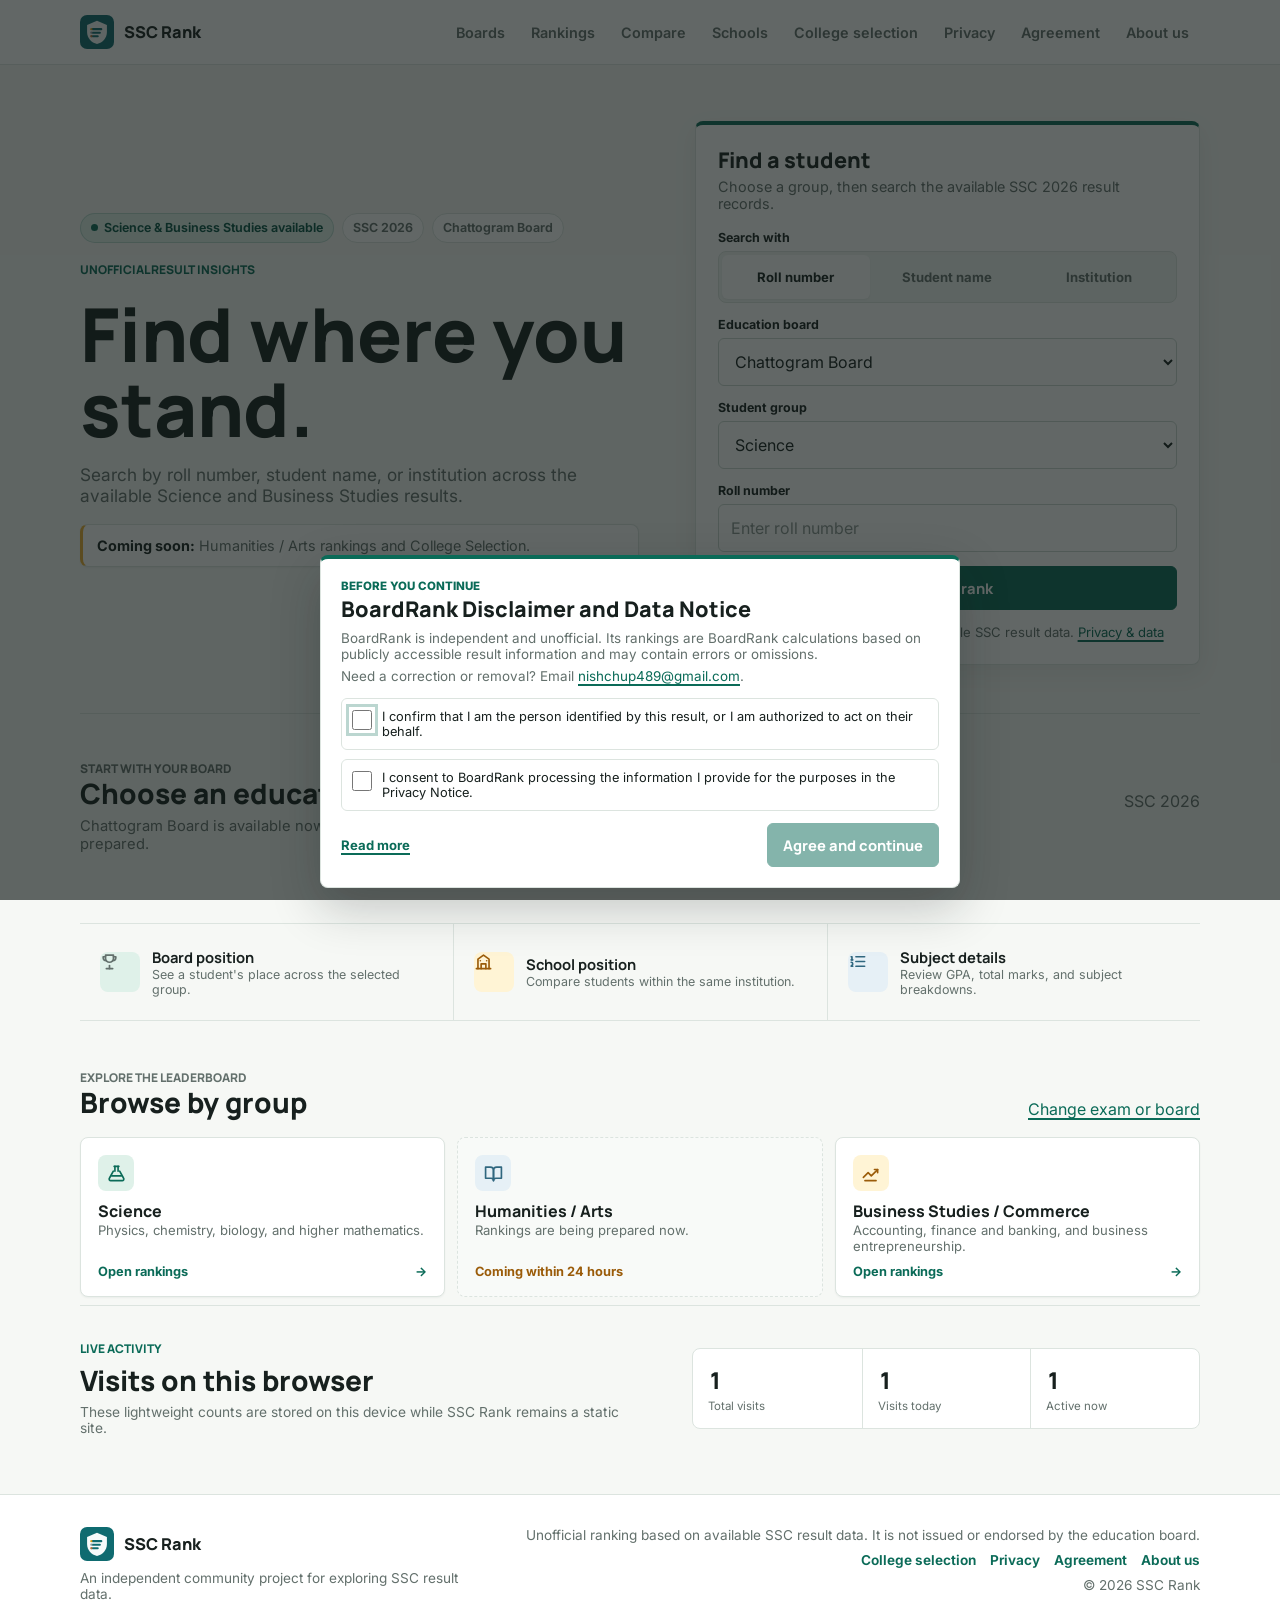
==== index.html @ 0fcd7792 "bug fix" ====
<!doctype html>
<html lang="en">
  <head>
    <meta charset="utf-8">
    <meta name="viewport" content="width=device-width, initial-scale=1">
    <meta name="description" content="Find unofficial SSC 2026 board and school rankings for Chattogram Board.">
    <title>Find Your SSC Rank</title>
    <link rel="icon" href="/assets/logo.svg" type="image/svg+xml">
    <link rel="stylesheet" href="/css/global.css?v=5">
    <link rel="stylesheet" href="/css/home.css?v=6">
    <script type="module" src="/js/app.js?v=13"></script>
    <script type="module" src="/js/home.js?v=3"></script>

    <script async src="https://pagead2.googlesyndication.com/pagead/js/adsbygoogle.js?client=ca-pub-3290118997384281"
     crossorigin="anonymous"></script>
  </head>
  <body data-page="home">
    <header class="site-header">
      <div class="header-inner">
        <a class="brand" href="/">
          <img src="/assets/logo.svg" alt="" width="34" height="34">
          <span>SSC Rank</span>
        </a>
        <nav class="site-nav" aria-label="Primary navigation">
          <a href="#boards">Boards</a>
          <a data-nav="rankings" href="/rankings/?exam=ssc&amp;year=2026&amp;board=chattogram&amp;group=science">Rankings</a>
          <a data-nav="schools" href="/school/?exam=ssc&amp;year=2026&amp;board=chattogram&amp;group=science&amp;id=1">Schools</a>
          <a data-nav="college" href="/college/">College selection</a>
          <a data-nav="privacy" href="/privacy/">Privacy</a>
        </nav>
      </div>
    </header>

    <main class="page-shell home-page">
      <section class="home-hero" aria-labelledby="home-title">
        <div class="home-copy">
          <div class="context-chips" aria-label="Available ranking context">
            <span class="context-chip is-live">Science &amp; Business Studies available</span>
            <span class="context-chip">SSC 2026</span>
            <span class="context-chip">Chattogram Board</span>
          </div>
          <p class="eyebrow">Unofficial result insights</p>
          <h1 id="home-title">Find where you stand.</h1>
          <p class="lead">Search by roll number, student name, or institution across the available Science and Business Studies results.</p>
          <p class="notice warning release-notice">
            <strong>Coming soon:</strong> Humanities / Arts rankings and College Selection.
          </p>
        </div>

        <section class="home-finder" aria-labelledby="finder-title">
          <h2 id="finder-title">Find a student</h2>
          <p>Choose a group, then search the available SSC 2026 result records.</p>
          <form class="finder-form" data-home-search>
            <div>
              <span class="form-label">Search with</span>
              <div class="segmented-control home-search-modes" aria-label="Search method">
                <button class="is-active" type="button" data-home-mode="roll" aria-pressed="true">Roll number</button>
                <button type="button" data-home-mode="name" aria-pressed="false">Student name</button>
                <button type="button" data-home-mode="institution" aria-pressed="false">Institution</button>
              </div>
            </div>

            <div>
              <label class="form-label" for="home-board">Education board</label>
              <select id="home-board" data-home-board>
                <option value="chattogram" selected>Chattogram Board</option>
                <option value="dhaka" disabled>Dhaka Board - Coming soon</option>
                <option value="cumilla" disabled>Cumilla Board - Coming soon</option>
                <option value="rajshahi" disabled>Rajshahi Board - Coming soon</option>
                <option value="jessore" disabled>Jessore Board - Coming soon</option>
                <option value="barishal" disabled>Barishal Board - Coming soon</option>
                <option value="sylhet" disabled>Sylhet Board - Coming soon</option>
                <option value="dinajpur" disabled>Dinajpur Board - Coming soon</option>
                <option value="mymensingh" disabled>Mymensingh Board - Coming soon</option>
              </select>
            </div>

            <div>
              <label class="form-label" for="home-group">Student group</label>
              <select id="home-group" data-home-group>
                <option value="science">Science</option>
                <option value="humanities" disabled>Humanities / Arts - Within 24 hours</option>
                <option value="commerce">Business Studies / Commerce</option>
              </select>
            </div>

            <div>
              <label class="form-label" data-home-query-label for="home-query">Roll number</label>
              <input id="home-query" data-home-query type="search" inputmode="numeric" autocomplete="off" placeholder="Enter roll number" required>
              <datalist id="home-institution-options" data-home-institution-options></datalist>
            </div>

            <button class="button finder-submit" type="submit">
              <i data-lucide="search" aria-hidden="true"></i>
              <span>Find rank</span>
            </button>
            <p class="finder-error" data-home-error role="alert" hidden></p>
          </form>

          <p class="notice compact">
            <i data-lucide="shield-check" aria-hidden="true"></i>
            <span>Unofficial ranking based on available SSC result data. <a href="/privacy/">Privacy &amp; data</a></span>
          </p>
        </section>
      </section>

      <section class="board-section" id="boards" aria-labelledby="boards-title">
        <div class="browse-heading">
          <div>
            <p class="eyebrow">Start with your board</p>
            <h2 id="boards-title">Choose an education board</h2>
          </div>
          <p>SSC 2026</p>
        </div>
        <p class="section-lead">Chattogram Board is available now. Support for the remaining education boards is being prepared.</p>
        <div class="status-box" data-page-status hidden></div>
        <div class="selection-grid home-board-grid" data-board-grid></div>
      </section>

      <section class="home-trust" aria-label="Ranking features">
        <div class="trust-item">
          <span class="trust-icon"><i data-lucide="trophy" aria-hidden="true"></i></span>
          <div><strong>Board position</strong><span>See a student&apos;s place across the selected group.</span></div>
        </div>
        <div class="trust-item">
          <span class="trust-icon is-gold"><i data-lucide="school" aria-hidden="true"></i></span>
          <div><strong>School position</strong><span>Compare students within the same institution.</span></div>
        </div>
        <div class="trust-item">
          <span class="trust-icon is-sky"><i data-lucide="list-ordered" aria-hidden="true"></i></span>
          <div><strong>Subject details</strong><span>Review GPA, total marks, and subject breakdowns.</span></div>
        </div>
      </section>

      <section class="browse-section" aria-labelledby="browse-title">
        <div class="browse-heading">
          <div>
            <p class="eyebrow">Explore the leaderboard</p>
            <h2 id="browse-title">Browse by group</h2>
          </div>
          <p><a href="/exam/">Change exam or board</a></p>
        </div>

        <div class="quick-group-grid">
          <a class="quick-group-card" href="/rankings/?exam=ssc&amp;year=2026&amp;board=chattogram&amp;group=science">
            <span class="group-icon"><i data-lucide="flask-conical" aria-hidden="true"></i></span>
            <div><h3>Science</h3><p>Physics, chemistry, biology, and higher mathematics.</p></div>
            <span class="card-link-label">Open rankings <span aria-hidden="true">-&gt;</span></span>
          </a>
          <article class="quick-group-card is-coming-soon" aria-disabled="true">
            <span class="group-icon"><i data-lucide="book-open" aria-hidden="true"></i></span>
            <div><h3>Humanities / Arts</h3><p>Rankings are being prepared now.</p></div>
            <span class="card-link-label">Coming within 24 hours</span>
          </article>
          <a class="quick-group-card" href="/rankings/?exam=ssc&amp;year=2026&amp;board=chattogram&amp;group=commerce">
            <span class="group-icon"><i data-lucide="chart-no-axes-combined" aria-hidden="true"></i></span>
            <div><h3>Business Studies / Commerce</h3><p>Accounting, finance and banking, and business entrepreneurship.</p></div>
            <span class="card-link-label">Open rankings <span aria-hidden="true">-&gt;</span></span>
          </a>
        </div>
      </section>

      <section class="visit-section" aria-labelledby="visits-title">
        <div class="visit-copy">
          <p class="eyebrow">Live activity</p>
          <h2 id="visits-title">Visits on this browser</h2>
          <p>These lightweight counts are stored on this device while SSC Rank remains a static site.</p>
        </div>
        <dl class="visit-stats">
          <div><dt data-total-visits>1</dt><dd>Total visits</dd></div>
          <div><dt data-daily-visits>1</dt><dd>Visits today</dd></div>
          <div><dt data-online-visits>1</dt><dd>Active now</dd></div>
        </dl>
      </section>
    </main>

    <footer class="site-footer home-footer" id="credits">
      <div class="footer-inner home-footer-inner">
        <div class="footer-brand-block">
          <a class="brand" href="/">
            <img src="/assets/logo.svg" alt="" width="34" height="34">
            <span>SSC Rank</span>
          </a>
          <p>An independent community project for exploring SSC result data.</p>
        </div>
        <div class="footer-credit-block">
          <p data-disclaimer></p>
          <div class="footer-links">
            <a href="/college/">College selection</a>
            <a href="/privacy/">Privacy</a>
            <a href="/agreement/">Agreement</a>
            <a href="/about/">About us</a>
          </div>
          <p>&copy; 2026 SSC Rank</p>
        </div>
      </div>
    </footer>
  </body>
</html>
---- css/global.css ----
@import url("https://fonts.googleapis.com/css2?family=Inter:wght@400;500;600;700&family=Manrope:wght@600;700;800&family=Noto+Sans+Bengali:wght@400;500;600;700&display=swap");

:root {
  color-scheme: light;
  --bg: #f6f8f5;
  --surface: #ffffff;
  --surface-soft: #f0f5f2;
  --text: #17201e;
  --muted: #63706c;
  --line: #dce4df;
  --line-strong: #c9d5cf;
  --primary: #0b6b58;
  --primary-strong: #075344;
  --primary-soft: #dff1e9;
  --accent: #e9ae32;
  --accent-soft: #fff4d5;
  --coral: #d9654f;
  --sky-soft: #e6f0f6;
  --success: #167052;
  --warning: #9b5c0a;
  --danger: #b42318;
  --gold: #e9ae32;
  --silver: #aeb9c0;
  --bronze: #b76c3d;
  --shadow-sm: 0 1px 2px rgba(23, 32, 30, 0.05);
  --shadow: 0 8px 24px rgba(23, 32, 30, 0.07);
  --radius: 8px;
  --radius-sm: 6px;
  --page: min(1120px, calc(100vw - 40px));
  --font-body: "Inter", "Noto Sans Bengali", system-ui, sans-serif;
  --font-display: "Manrope", "Noto Sans Bengali", system-ui, sans-serif;
  font-family: var(--font-body);
}

* {
  box-sizing: border-box;
}

html {
  min-height: 100%;
  background: var(--bg);
  scroll-behavior: smooth;
}

body {
  min-height: 100%;
  margin: 0;
  background: var(--bg);
  color: var(--text);
  font-family: var(--font-body);
  font-size: 16px;
  line-height: 1.55;
}

body,
button,
input,
select,
textarea {
  font: inherit;
}

button,
input,
select,
textarea {
  letter-spacing: 0;
}

button,
a {
  -webkit-tap-highlight-color: transparent;
}

a {
  color: var(--primary);
  text-decoration-thickness: 1.5px;
  text-underline-offset: 3px;
}

a:hover {
  color: var(--primary-strong);
}

img,
svg {
  display: block;
  max-width: 100%;
}

.lucide {
  width: 19px;
  height: 19px;
  flex: 0 0 auto;
  stroke-width: 2.1;
}

i[data-lucide] {
  width: 19px;
  height: 19px;
  display: inline-block;
  flex: 0 0 auto;
}

:focus-visible {
  outline: 3px solid rgba(11, 107, 88, 0.28);
  outline-offset: 3px;
}

.site-header {
  position: sticky;
  top: 0;
  z-index: 30;
  border-bottom: 1px solid rgba(220, 228, 223, 0.9);
  background: rgba(255, 255, 255, 0.96);
  backdrop-filter: blur(14px);
}

.header-inner {
  width: var(--page);
  min-height: 64px;
  margin: 0 auto;
  display: flex;
  align-items: center;
  justify-content: space-between;
  gap: 20px;
}

.brand {
  display: inline-flex;
  align-items: center;
  gap: 10px;
  color: var(--text);
  font-family: var(--font-display);
  font-size: 1.02rem;
  font-weight: 800;
  text-decoration: none;
  white-space: nowrap;
}

.brand img {
  width: 34px;
  height: 34px;
}

.site-nav {
  display: flex;
  align-items: center;
  justify-content: flex-end;
  gap: 4px;
}

.site-nav a {
  min-height: 38px;
  display: inline-flex;
  align-items: center;
  border-radius: var(--radius-sm);
  padding: 8px 11px;
  color: var(--muted);
  font-size: 0.9rem;
  font-weight: 600;
  text-decoration: none;
}

.site-nav a:hover,
.site-nav a.is-active {
  background: var(--primary-soft);
  color: var(--primary-strong);
}

.mobile-header-context {
  display: none;
}

.page-shell {
  width: var(--page);
  margin: 0 auto;
  padding: 28px 0 56px;
}

.intro-block {
  display: grid;
  gap: 10px;
  max-width: 720px;
  margin: 0 0 22px;
}

.eyebrow {
  margin: 0;
  color: var(--primary);
  font-family: var(--font-display);
  font-size: 0.75rem;
  font-weight: 800;
  letter-spacing: 0;
  text-transform: uppercase;
}

h1,
h2,
h3,
p {
  margin-top: 0;
}

h1,
h2,
h3 {
  font-family: var(--font-display);
  letter-spacing: 0;
}

h1 {
  margin-bottom: 0;
  font-size: clamp(2rem, 5vw, 3rem);
  line-height: 1.08;
  font-weight: 800;
}

h2 {
  font-size: clamp(1.3rem, 3vw, 1.75rem);
  line-height: 1.2;
  font-weight: 800;
}

h3 {
  font-size: 1rem;
  line-height: 1.3;
  font-weight: 750;
}

.lead {
  max-width: 640px;
  margin: 0;
  color: var(--muted);
  font-size: 1.02rem;
}

.notice {
  border: 1px solid var(--line);
  border-left: 3px solid var(--primary);
  border-radius: var(--radius);
  background: var(--surface);
  box-shadow: var(--shadow-sm);
  padding: 12px 14px;
  color: var(--muted);
  font-size: 0.9rem;
}

.notice strong {
  color: var(--text);
}

.notice.warning {
  border-left-color: var(--accent);
}

.notice.compact {
  display: flex;
  align-items: flex-start;
  gap: 9px;
  margin: 14px 0 0;
  border: 0;
  border-radius: 0;
  background: transparent;
  box-shadow: none;
  padding: 0;
  font-size: 0.82rem;
}

.notice.compact .lucide {
  width: 17px;
  height: 17px;
  margin-top: 1px;
  color: var(--primary);
}

.breadcrumb {
  display: flex;
  align-items: center;
  gap: 7px;
  margin: 0 0 18px;
  overflow-x: auto;
  color: var(--muted);
  font-size: 0.8rem;
  scrollbar-width: none;
  white-space: nowrap;
}

.breadcrumb::-webkit-scrollbar {
  display: none;
}

.breadcrumb a {
  color: var(--primary);
  font-weight: 650;
  text-decoration: none;
}

.breadcrumb [aria-current="page"] {
  color: var(--text);
  font-weight: 700;
}

.section {
  margin-top: 30px;
}

.card {
  border: 1px solid var(--line);
  border-radius: var(--radius);
  background: var(--surface);
  box-shadow: var(--shadow-sm);
}

.segmented-control {
  display: grid;
  grid-template-columns: repeat(2, minmax(0, 1fr));
  gap: 3px;
  border: 1px solid var(--line);
  border-radius: var(--radius);
  background: var(--surface-soft);
  padding: 3px;
}

.segmented-control button,
.segmented-control a {
  min-height: 38px;
  display: inline-flex;
  align-items: center;
  justify-content: center;
  border: 0;
  border-radius: var(--radius-sm);
  background: transparent;
  color: var(--muted);
  padding: 7px 10px;
  font-size: 0.82rem;
  font-weight: 700;
  text-decoration: none;
  cursor: pointer;
}

.segmented-control button.is-active,
.segmented-control button[aria-pressed="true"],
.segmented-control a.is-active {
  background: var(--surface);
  box-shadow: var(--shadow-sm);
  color: var(--text);
}

.button,
button.button {
  min-height: 44px;
  display: inline-flex;
  align-items: center;
  justify-content: center;
  gap: 8px;
  border: 1px solid var(--primary);
  border-radius: var(--radius-sm);
  background: var(--primary);
  color: #fff;
  padding: 9px 15px;
  font-family: var(--font-display);
  font-size: 0.92rem;
  font-weight: 750;
  text-decoration: none;
  cursor: pointer;
}

.button:hover,
button.button:hover {
  background: var(--primary-strong);
  color: #fff;
}

.button.secondary,
button.button.secondary {
  border-color: var(--line-strong);
  background: var(--surface);
  color: var(--text);
}

.button.secondary:hover,
button.button.secondary:hover {
  border-color: var(--primary);
  background: var(--primary-soft);
  color: var(--primary-strong);
}

.button.ghost,
button.button.ghost {
  border-color: transparent;
  background: transparent;
  color: var(--primary);
}

.button.small,
button.button.small {
  min-height: 38px;
  padding: 7px 11px;
  font-size: 0.84rem;
}

.button.icon-only,
button.button.icon-only {
  width: 44px;
  padding: 0;
}

.button:disabled,
button:disabled {
  opacity: 0.5;
  cursor: not-allowed;
}

.badge {
  min-height: 24px;
  display: inline-flex;
  align-items: center;
  width: max-content;
  border-radius: 999px;
  background: var(--primary-soft);
  color: var(--primary-strong);
  padding: 3px 9px;
  font-size: 0.72rem;
  font-weight: 750;
}

.badge.gold {
  background: var(--accent-soft);
  color: #745200;
}

.badge.silver {
  background: #edf0f2;
  color: #536068;
}

.badge.bronze {
  background: #f5e5da;
  color: #734221;
}

.status-box {
  display: grid;
  gap: 10px;
  border: 1px dashed var(--line-strong);
  border-radius: var(--radius);
  background: rgba(255, 255, 255, 0.8);
  padding: 20px;
  color: var(--muted);
}

.status-box.error {
  border-color: rgba(180, 35, 24, 0.3);
  background: #fff8f7;
  color: #7a271a;
}

.site-footer {
  border-top: 1px solid var(--line);
  background: var(--surface);
}

.footer-inner {
  width: var(--page);
  margin: 0 auto;
  padding: 24px 0;
  display: grid;
  gap: 12px;
  color: var(--muted);
  font-size: 0.85rem;
}

.footer-inner p {
  margin-bottom: 0;
}

.footer-links {
  display: flex;
  flex-wrap: wrap;
  gap: 14px;
}

.footer-links a {
  font-weight: 650;
  text-decoration: none;
}

.mobile-nav {
  display: none;
}

body.has-consent-gate {
  overflow: hidden;
}

.consent-gate {
  position: fixed;
  inset: 0;
  z-index: 200;
  display: grid;
  align-items: end;
  background: rgba(17, 25, 23, 0.66);
  padding: 12px;
}

.consent-dialog {
  width: min(640px, 100%);
  max-height: calc(100dvh - 24px);
  overflow: auto;
  margin: 0 auto;
  border: 1px solid var(--line);
  border-top: 4px solid var(--primary);
  border-radius: var(--radius);
  background: var(--surface);
  box-shadow: 0 18px 50px rgba(17, 25, 23, 0.24);
  padding: 20px;
}

.consent-dialog h2,
.consent-dialog p {
  margin: 0;
}

.consent-dialog h2 {
  margin-top: 3px;
  font-size: 1.35rem;
}

.consent-kicker {
  color: var(--primary);
  font-size: 0.72rem;
  font-weight: 800;
  text-transform: uppercase;
}

.consent-summary,
.consent-contact {
  color: var(--muted);
  font-size: 0.84rem;
}

.consent-summary {
  margin-top: 8px !important;
}

.consent-contact {
  margin-top: 6px !important;
}

.consent-form {
  display: grid;
  gap: 9px;
  margin-top: 14px;
}

.consent-choice {
  min-height: 48px;
  display: grid;
  grid-template-columns: 20px minmax(0, 1fr);
  gap: 10px;
  align-items: start;
  border: 1px solid var(--line);
  border-radius: var(--radius-sm);
  padding: 10px;
  color: var(--text);
  font-size: 0.8rem;
  cursor: pointer;
}

.consent-choice input {
  width: 20px;
  height: 20px;
  margin: 1px 0 0;
  accent-color: var(--primary);
}

.consent-actions {
  display: flex;
  align-items: center;
  justify-content: space-between;
  gap: 14px;
  margin-top: 3px;
}

.consent-actions a {
  min-height: 44px;
  display: inline-flex;
  align-items: center;
  font-size: 0.82rem;
  font-weight: 700;
}

.sr-only {
  position: absolute;
  width: 1px;
  height: 1px;
  padding: 0;
  margin: -1px;
  overflow: hidden;
  clip: rect(0, 0, 0, 0);
  white-space: nowrap;
  border: 0;
}

[hidden] {
  display: none !important;
}

@media (min-width: 761px) and (max-width: 900px) {
  .site-nav a[href="#boards"] {
    display: none;
  }

  .site-nav a {
    padding-right: 9px;
    padding-left: 9px;
    font-size: 0.84rem;
  }
}

@media (max-width: 760px) {
  :root {
    --page: calc(100vw - 24px);
  }

  body {
    padding-bottom: calc(68px + env(safe-area-inset-bottom));
    font-size: 15px;
  }

  .header-inner {
    min-height: 58px;
  }

  .brand {
    gap: 8px;
    font-size: 0.96rem;
  }

  .brand img {
    width: 32px;
    height: 32px;
  }

  .site-nav {
    display: none;
  }

  .mobile-header-context {
    min-height: 30px;
    display: inline-flex;
    align-items: center;
    border: 1px solid var(--line);
    border-radius: 999px;
    background: var(--surface-soft);
    padding: 4px 9px;
    color: var(--primary-strong);
    font-size: 0.72rem;
    font-weight: 700;
  }

  .page-shell {
    padding: 18px 0 36px;
  }

  .breadcrumb {
    margin-bottom: 13px;
    font-size: 0.75rem;
  }

  h1 {
    font-size: 1.9rem;
  }

  h2 {
    font-size: 1.3rem;
  }

  .lead {
    font-size: 0.94rem;
  }

  .site-footer {
    display: none;
  }

  .consent-gate {
    padding: 8px 8px calc(8px + env(safe-area-inset-bottom));
  }

  .consent-dialog {
    max-height: calc(100dvh - 16px - env(safe-area-inset-bottom));
    padding: 16px;
  }

  .consent-dialog h2 {
    font-size: 1.18rem;
  }

  .consent-actions {
    align-items: stretch;
    flex-direction: column-reverse;
    gap: 4px;
  }

  .consent-actions .button,
  .consent-actions a {
    width: 100%;
    justify-content: center;
  }

  .mobile-nav {
    position: fixed;
    right: 0;
    bottom: 0;
    left: 0;
    z-index: 40;
    min-height: calc(64px + env(safe-area-inset-bottom));
    display: grid;
    grid-template-columns: repeat(5, minmax(0, 1fr));
    border-top: 1px solid var(--line);
    background: rgba(255, 255, 255, 0.98);
    padding: 5px 8px env(safe-area-inset-bottom);
    box-shadow: 0 -8px 24px rgba(23, 32, 30, 0.08);
    backdrop-filter: blur(14px);
  }

  .mobile-nav > a,
  .mobile-nav summary {
    min-width: 0;
    min-height: 54px;
    display: flex;
    flex-direction: column;
    align-items: center;
    justify-content: center;
    gap: 2px;
    border-radius: var(--radius-sm);
    color: var(--muted);
    font-size: 0.68rem;
    font-weight: 650;
    text-decoration: none;
    cursor: pointer;
    list-style: none;
  }

  .mobile-nav summary::-webkit-details-marker {
    display: none;
  }

  .mobile-nav > a.is-active,
  .mobile-more.is-active summary {
    background: var(--primary-soft);
    color: var(--primary-strong);
  }

  .mobile-nav .lucide {
    width: 21px;
    height: 21px;
  }

  .mobile-more {
    position: relative;
  }

  .mobile-more-menu {
    position: fixed;
    right: 12px;
    bottom: calc(72px + env(safe-area-inset-bottom));
    width: min(240px, calc(100vw - 24px));
    display: grid;
    gap: 4px;
    border: 1px solid var(--line);
    border-radius: var(--radius);
    background: var(--surface);
    box-shadow: var(--shadow);
    padding: 8px;
  }

  .mobile-more-menu a {
    min-height: 44px;
    display: flex;
    align-items: center;
    gap: 10px;
    border-radius: var(--radius-sm);
    padding: 8px 10px;
    color: var(--text);
    font-weight: 650;
    text-decoration: none;
  }
}

@media (prefers-reduced-motion: reduce) {
  html {
    scroll-behavior: auto;
  }

  *,
  *::before,
  *::after {
    scroll-behavior: auto !important;
    transition-duration: 0.01ms !important;
  }
}
---- css/home.css ----
.home-page {
  padding-top: 0;
}

.home-hero {
  display: grid;
  grid-template-columns: minmax(0, 1.05fr) minmax(340px, 0.95fr);
  gap: 56px;
  align-items: center;
  min-height: 560px;
  padding: 56px 0 48px;
}

.home-copy {
  display: grid;
  gap: 18px;
  max-width: 620px;
}

.home-copy h1 {
  max-width: 600px;
  font-size: clamp(2.5rem, 6vw, 4.65rem);
  line-height: 1.01;
}

.home-copy .lead {
  max-width: 560px;
  font-size: 1.08rem;
}

.context-chips {
  display: flex;
  flex-wrap: wrap;
  gap: 8px;
}

.context-chip {
  min-height: 30px;
  display: inline-flex;
  align-items: center;
  gap: 6px;
  border: 1px solid var(--line);
  border-radius: 999px;
  background: var(--surface);
  padding: 5px 10px;
  color: var(--muted);
  font-size: 0.78rem;
  font-weight: 650;
}

.context-chip.is-live {
  border-color: rgba(11, 107, 88, 0.2);
  background: var(--primary-soft);
  color: var(--primary-strong);
}

.context-chip.is-live::before {
  width: 7px;
  height: 7px;
  border-radius: 50%;
  background: var(--primary);
  content: "";
}

.home-finder {
  border: 1px solid var(--line);
  border-top: 4px solid var(--primary);
  border-radius: var(--radius);
  background: var(--surface);
  box-shadow: var(--shadow);
  padding: 22px;
}

.home-finder h2 {
  margin: 0 0 5px;
  font-size: 1.35rem;
}

.home-finder > p {
  margin: 0 0 18px;
  color: var(--muted);
  font-size: 0.9rem;
}

.finder-form {
  display: grid;
  gap: 14px;
}

.home-search-modes {
  grid-template-columns: repeat(3, minmax(0, 1fr));
}

.home-search-modes button {
  min-height: 44px;
  padding-right: 6px;
  padding-left: 6px;
}

.form-label {
  display: block;
  margin-bottom: 6px;
  color: var(--text);
  font-size: 0.78rem;
  font-weight: 700;
}

.finder-form select,
.finder-form input {
  width: 100%;
  min-height: 48px;
  border: 1px solid var(--line-strong);
  border-radius: var(--radius-sm);
  background: var(--surface);
  color: var(--text);
  padding: 11px 12px;
}

.finder-form input::placeholder {
  color: #8b9692;
}

.finder-submit {
  width: 100%;
}

.finder-error {
  margin: -4px 0 0;
  color: var(--danger);
  font-size: 0.8rem;
  font-weight: 600;
}

.home-trust {
  display: grid;
  grid-template-columns: repeat(3, minmax(0, 1fr));
  border-top: 1px solid var(--line);
  border-bottom: 1px solid var(--line);
}

.trust-item {
  min-height: 96px;
  display: grid;
  grid-template-columns: auto 1fr;
  gap: 12px;
  align-items: center;
  padding: 20px;
}

.trust-item + .trust-item {
  border-left: 1px solid var(--line);
}

.trust-icon {
  width: 40px;
  height: 40px;
  display: grid;
  place-items: center;
  border-radius: var(--radius);
  background: var(--primary-soft);
  color: var(--primary);
}

.trust-icon.is-gold {
  background: var(--accent-soft);
  color: var(--warning);
}

.trust-icon.is-sky {
  background: var(--sky-soft);
  color: #30677f;
}

.trust-item strong,
.trust-item span {
  display: block;
}

.trust-item strong {
  font-family: var(--font-display);
  font-size: 0.92rem;
}

.trust-item span {
  color: var(--muted);
  font-size: 0.78rem;
}

.browse-section {
  padding: 48px 0 8px;
}

.browse-heading {
  display: flex;
  align-items: flex-end;
  justify-content: space-between;
  gap: 20px;
  margin-bottom: 18px;
}

.browse-heading h2,
.browse-heading p {
  margin-bottom: 0;
}

.browse-heading p {
  color: var(--muted);
}

.quick-group-grid {
  display: grid;
  grid-template-columns: repeat(3, 1fr);
  gap: 12px;
}

.quick-group-card {
  min-height: 142px;
  display: grid;
  grid-template-rows: auto 1fr auto;
  gap: 10px;
  border: 1px solid var(--line);
  border-radius: var(--radius);
  background: var(--surface);
  box-shadow: var(--shadow-sm);
  padding: 17px;
  color: var(--text);
  text-decoration: none;
}

.quick-group-card:hover {
  border-color: rgba(11, 107, 88, 0.35);
  color: var(--text);
  box-shadow: var(--shadow);
}

.quick-group-card.is-coming-soon {
  border-style: dashed;
  background: #f8faf8;
  box-shadow: none;
  cursor: not-allowed;
}

.quick-group-card.is-coming-soon:hover {
  border-color: var(--line-strong);
  box-shadow: none;
}

.quick-group-card.is-coming-soon .card-link-label {
  color: var(--warning);
}

.release-notice {
  margin: 0 0 6px;
}

.quick-group-card .group-icon {
  width: 36px;
  height: 36px;
  display: grid;
  place-items: center;
  border-radius: var(--radius);
  background: var(--primary-soft);
  color: var(--primary);
}

.quick-group-card:nth-child(2) .group-icon {
  background: var(--sky-soft);
  color: #30677f;
}

.quick-group-card:nth-child(3) .group-icon {
  background: var(--accent-soft);
  color: var(--warning);
}

.quick-group-card h3,
.quick-group-card p {
  margin: 0;
}

.quick-group-card p {
  color: var(--muted);
  font-size: 0.82rem;
}

.card-link-label {
  display: flex;
  align-items: center;
  justify-content: space-between;
  color: var(--primary);
  font-size: 0.8rem;
  font-weight: 700;
}

.selection-page {
  display: grid;
  gap: 22px;
}

.selection-grid {
  display: grid;
  grid-template-columns: repeat(auto-fit, minmax(220px, 1fr));
  gap: 12px;
}

.selection-card {
  min-height: 156px;
  display: flex;
  flex-direction: column;
  justify-content: space-between;
  gap: 16px;
  border: 1px solid var(--line);
  border-radius: var(--radius);
  background: var(--surface);
  box-shadow: var(--shadow-sm);
  padding: 17px;
  color: var(--text);
  text-decoration: none;
}

.selection-card:hover {
  border-color: rgba(11, 107, 88, 0.35);
  color: var(--text);
  box-shadow: var(--shadow);
}

.selection-card.is-active {
  border-top: 3px solid var(--primary);
}

.selection-card.is-disabled {
  background: #f3f5f3;
  color: var(--muted);
  box-shadow: none;
}

.selection-card.is-disabled:hover {
  border-color: var(--line);
}

.selection-card h2,
.selection-card h3 {
  margin: 0 0 6px;
  font-size: 1.18rem;
}

.selection-card p {
  margin: 0;
  color: var(--muted);
  font-size: 0.86rem;
}

.selection-card-footer {
  display: flex;
  align-items: center;
  justify-content: space-between;
  gap: 10px;
  color: var(--primary);
  font-size: 0.82rem;
  font-weight: 700;
}

.selection-meta {
  display: grid;
  gap: 6px;
}

.context-panel {
  display: grid;
  gap: 8px;
  border: 1px solid var(--line);
  border-radius: var(--radius);
  background: var(--surface);
  padding: 16px;
}

.context-panel p {
  margin: 0;
  color: var(--muted);
}

.board-section {
  scroll-margin-top: 82px;
  border-top: 1px solid var(--line);
  padding: 46px 0 50px;
}

.board-section .browse-heading {
  margin-bottom: 6px;
}

.section-lead {
  max-width: 680px;
  margin: 0 0 20px;
  color: var(--muted);
  font-size: 0.92rem;
}

.home-board-grid {
  grid-template-columns: repeat(3, minmax(0, 1fr));
}

.home-board-grid .selection-card {
  min-height: 132px;
}

.home-board-grid .selection-card.is-active {
  grid-column: span 2;
  background: var(--surface);
}

.ssc-overview {
  display: grid;
  grid-template-columns: minmax(0, 0.9fr) minmax(420px, 1.1fr);
  gap: 48px;
  align-items: center;
  border-top: 1px solid var(--line);
  padding: 50px 0 10px;
}

.overview-copy {
  display: grid;
  gap: 9px;
}

.overview-copy h2,
.overview-copy p {
  margin: 0;
}

.overview-copy p:not(.eyebrow) {
  color: var(--muted);
}

.overview-copy a {
  width: max-content;
  margin-top: 4px;
  font-size: 0.88rem;
  font-weight: 700;
}

.overview-stats {
  display: grid;
  grid-template-columns: repeat(4, minmax(0, 1fr));
  margin: 0;
  border-top: 1px solid var(--line);
  border-bottom: 1px solid var(--line);
}

.overview-stats div {
  min-width: 0;
  padding: 18px 14px;
}

.overview-stats div + div {
  border-left: 1px solid var(--line);
}

.overview-stats dt {
  color: var(--text);
  font-family: var(--font-display);
  font-size: 1.65rem;
  font-weight: 800;
  line-height: 1.1;
}

.overview-stats dd {
  margin: 5px 0 0;
  color: var(--muted);
  font-size: 0.76rem;
}

.visit-section {
  display: grid;
  grid-template-columns: minmax(0, 1fr) minmax(420px, 0.9fr);
  gap: 48px;
  align-items: center;
  border-top: 1px solid var(--line);
  padding: 34px 0 2px;
}

.visit-copy {
  display: grid;
  gap: 7px;
}

.visit-copy h2,
.visit-copy p {
  margin: 0;
}

.visit-copy p:not(.eyebrow) {
  color: var(--muted);
  font-size: 0.86rem;
}

.visit-stats {
  display: grid;
  grid-template-columns: repeat(3, minmax(0, 1fr));
  margin: 0;
  border: 1px solid var(--line);
  border-radius: var(--radius);
  background: var(--surface);
}

.visit-stats div {
  min-width: 0;
  padding: 15px;
}

.visit-stats div + div {
  border-left: 1px solid var(--line);
}

.visit-stats dt {
  font-family: var(--font-display);
  font-size: 1.45rem;
  font-weight: 800;
  font-variant-numeric: tabular-nums;
}

.visit-stats dd {
  margin: 3px 0 0;
  color: var(--muted);
  font-size: 0.72rem;
}

.home-footer-inner {
  grid-template-columns: minmax(0, 1fr) auto;
  gap: 40px;
  align-items: start;
  padding: 32px 0;
}

.footer-brand-block,
.footer-credit-block {
  display: grid;
  gap: 9px;
}

.footer-brand-block > p {
  max-width: 420px;
}

.footer-credit-block {
  justify-items: end;
  text-align: right;
}

.footer-credit-block .footer-links {
  justify-content: flex-end;
}

@media (max-width: 820px) {
  .home-hero {
    grid-template-columns: 1fr;
    gap: 32px;
    min-height: 0;
    padding: 42px 0;
  }

  .home-copy {
    max-width: 680px;
  }

  .quick-group-grid {
    grid-template-columns: 1fr;
  }

  .ssc-overview {
    grid-template-columns: 1fr;
    gap: 24px;
  }

  .visit-section {
    grid-template-columns: 1fr;
    gap: 20px;
  }
}

@media (max-width: 760px) {
  .home-hero {
    gap: 18px;
    padding: 20px 0 24px;
  }

  .home-copy .context-chips,
  .home-copy .lead {
    display: none;
  }

  .home-copy {
    gap: 12px;
  }

  .home-copy h1 {
    max-width: 340px;
    font-size: 2.45rem;
    line-height: 1.04;
  }

  .home-finder {
    padding: 17px;
  }

  .home-trust {
    grid-template-columns: 1fr;
  }

  .trust-item {
    min-height: 76px;
    padding: 14px 0;
  }

  .trust-item + .trust-item {
    border-top: 1px solid var(--line);
    border-left: 0;
  }

  .browse-section {
    padding-top: 34px;
  }

  .browse-heading {
    align-items: flex-start;
    flex-direction: column;
    gap: 4px;
  }

  .selection-grid {
    grid-template-columns: 1fr;
  }

  .selection-card {
    min-height: 132px;
  }

  .board-section {
    scroll-margin-top: 66px;
    padding: 34px 0;
  }

  .home-board-grid {
    grid-template-columns: repeat(2, minmax(0, 1fr));
    gap: 9px;
  }

  .home-board-grid .selection-card {
    min-height: 112px;
    gap: 10px;
    padding: 13px;
  }

  .home-board-grid .selection-card.is-active {
    grid-column: span 2;
    min-height: 124px;
  }

  .home-board-grid .selection-card.is-disabled p {
    display: none;
  }

  .home-board-grid .selection-card.is-disabled .selection-card-footer > :last-child {
    display: none;
  }

  .home-board-grid .selection-card h2 {
    font-size: 1rem;
  }

  .home-board-grid .selection-card-footer {
    align-items: flex-end;
    font-size: 0.72rem;
  }

  .ssc-overview {
    gap: 20px;
    padding: 36px 0 4px;
  }

  .visit-section {
    gap: 16px;
    padding-top: 30px;
  }

  .visit-stats div {
    padding: 12px 9px;
  }

  .visit-stats dt {
    font-size: 1.25rem;
  }

  .overview-stats {
    grid-template-columns: repeat(2, minmax(0, 1fr));
  }

  .overview-stats div:nth-child(3) {
    border-left: 0;
  }

  .overview-stats div:nth-child(n + 3) {
    border-top: 1px solid var(--line);
  }

  .home-footer {
    display: block;
  }

  .home-footer-inner {
    grid-template-columns: 1fr;
    gap: 24px;
    padding: 28px 0 30px;
  }

  .footer-credit-block {
    justify-items: start;
    text-align: left;
  }

  .footer-credit-block .footer-links {
    justify-content: flex-start;
  }
}
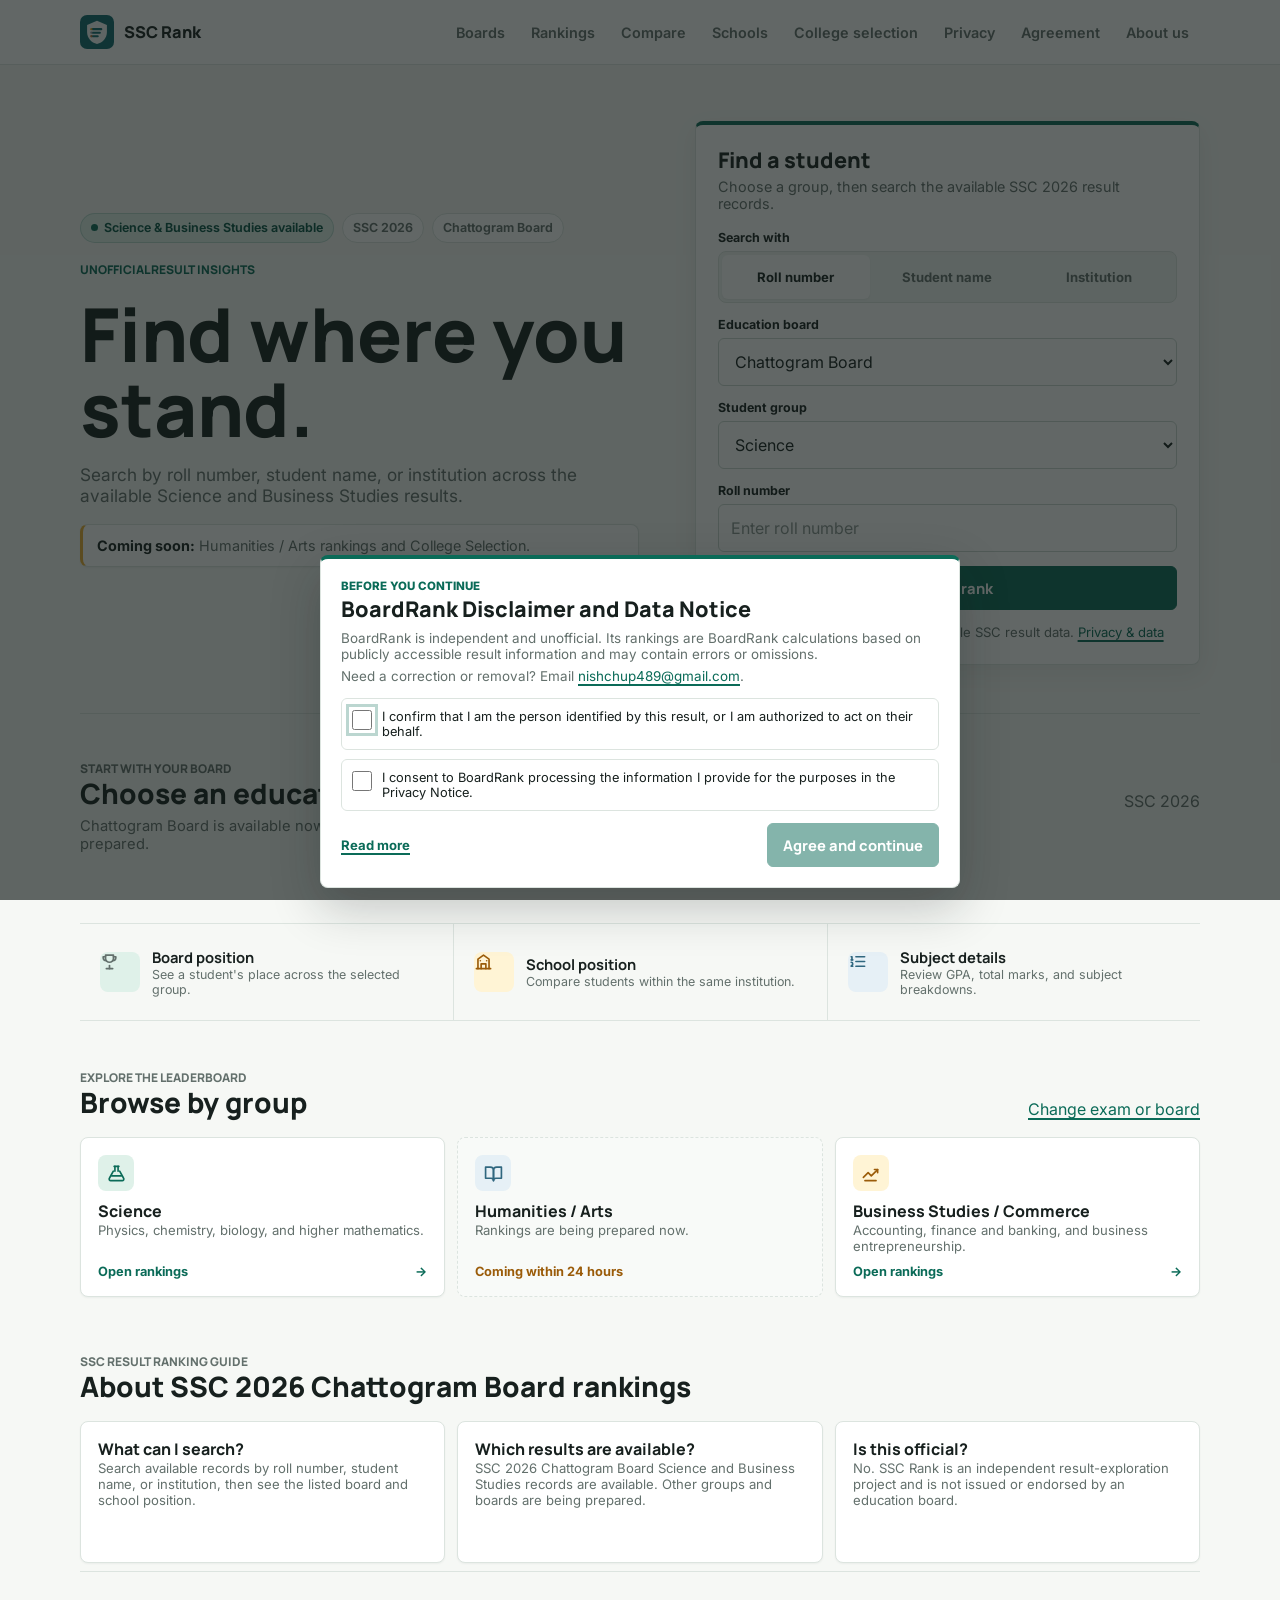
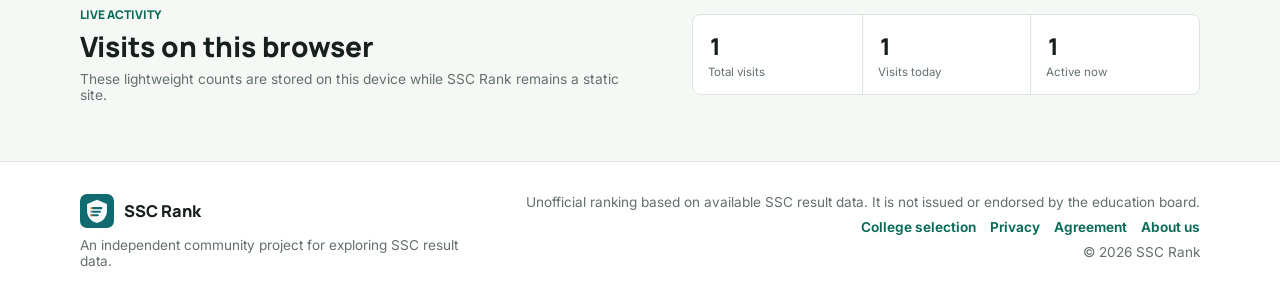
==== commit 003a9dd4: "askdjfh" ====
--- a/index.html
+++ b/index.html
@@ -4,12 +4,14 @@
     <meta charset="utf-8">
     <meta name="viewport" content="width=device-width, initial-scale=1">
     <meta name="description" content="Find unofficial SSC 2026 board and school rankings for Chattogram Board.">
-    <title>Find Your SSC Rank</title>
+    <meta name="robots" content="index,follow,max-image-preview:large,max-snippet:-1,max-video-preview:-1">
+    <title>SSC 2026 Chattogram Board Rankings &amp; Result Search | SSC Rank</title>
     <link rel="icon" href="/assets/logo.svg" type="image/svg+xml">
     <link rel="stylesheet" href="/css/global.css?v=5">
     <link rel="stylesheet" href="/css/home.css?v=6">
     <script type="module" src="/js/app.js?v=13"></script>
     <script type="module" src="/js/home.js?v=3"></script>
+    <script type="module" src="/js/seo.js?v=1"></script>
 
     <script async src="https://pagead2.googlesyndication.com/pagead/js/adsbygoogle.js?client=ca-pub-3290118997384281"
      crossorigin="anonymous"></script>
@@ -160,6 +162,26 @@
         </div>
       </section>
 
+      <section class="browse-section" aria-labelledby="ssc-ranking-faq-title">
+        <div class="browse-heading">
+          <div>
+            <p class="eyebrow">SSC result ranking guide</p>
+            <h2 id="ssc-ranking-faq-title">About SSC 2026 Chattogram Board rankings</h2>
+          </div>
+        </div>
+        <div class="quick-group-grid">
+          <article class="quick-group-card">
+            <div><h3>What can I search?</h3><p>Search available records by roll number, student name, or institution, then see the listed board and school position.</p></div>
+          </article>
+          <article class="quick-group-card">
+            <div><h3>Which results are available?</h3><p>SSC 2026 Chattogram Board Science and Business Studies records are available. Other groups and boards are being prepared.</p></div>
+          </article>
+          <article class="quick-group-card">
+            <div><h3>Is this official?</h3><p>No. SSC Rank is an independent result-exploration project and is not issued or endorsed by an education board.</p></div>
+          </article>
+        </div>
+      </section>
+
       <section class="visit-section" aria-labelledby="visits-title">
         <div class="visit-copy">
           <p class="eyebrow">Live activity</p>
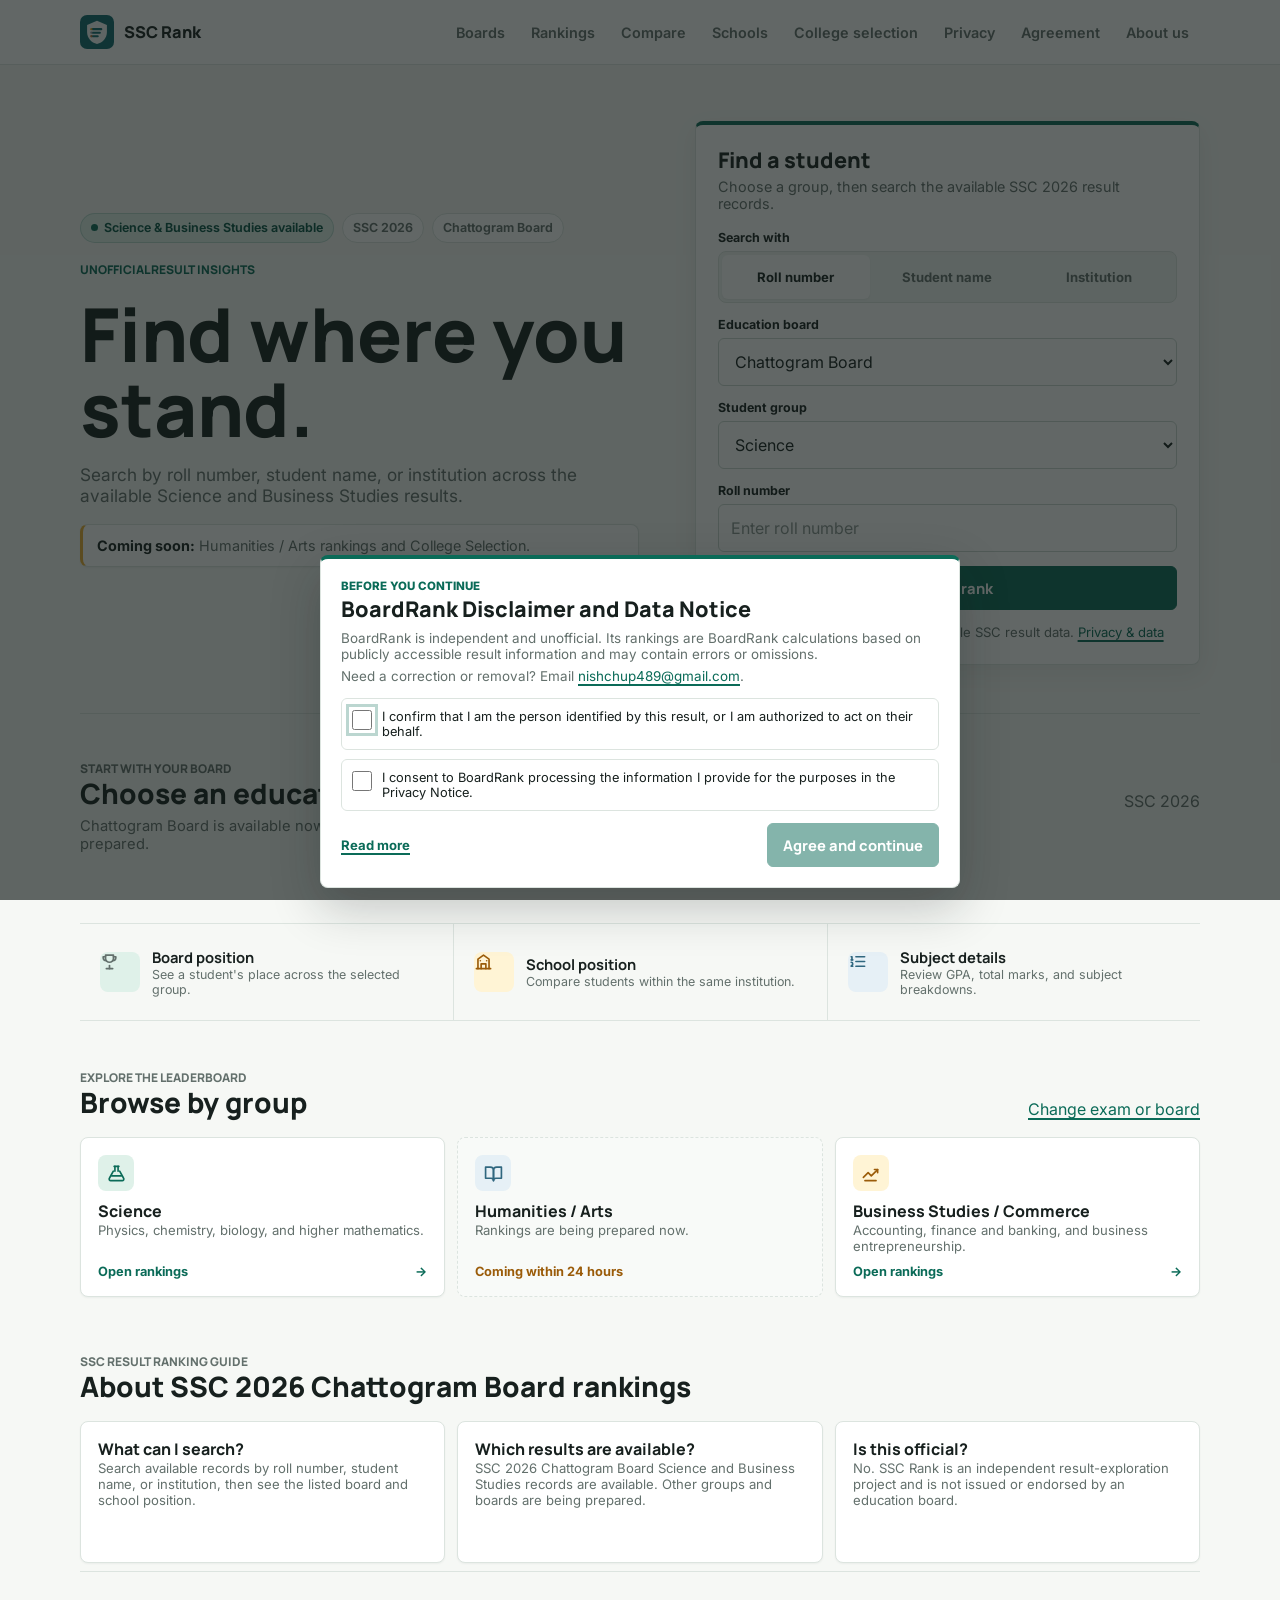
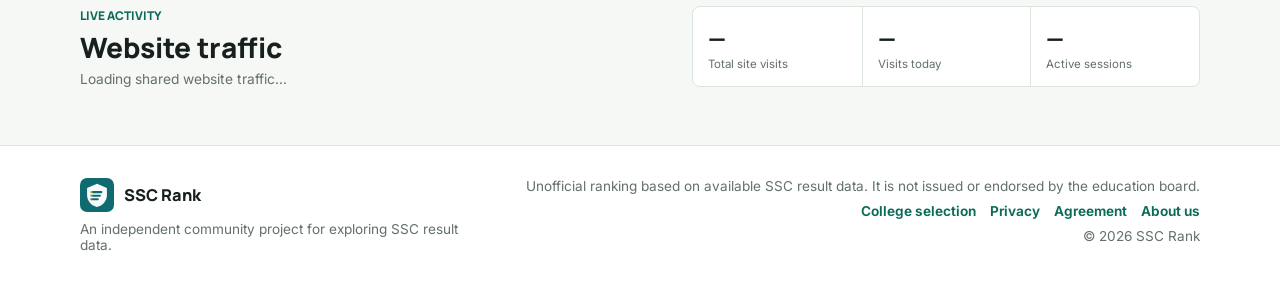
==== commit 8926ab6d: "iufadhiovb" ====
--- a/index.html
+++ b/index.html
@@ -8,14 +8,23 @@
     <title>SSC 2026 Chattogram Board Rankings &amp; Result Search | SSC Rank</title>
     <link rel="icon" href="/assets/logo.svg" type="image/svg+xml">
     <link rel="stylesheet" href="/css/global.css?v=5">
-    <link rel="stylesheet" href="/css/home.css?v=6">
-    <script type="module" src="/js/app.js?v=13"></script>
+    <link rel="stylesheet" href="/css/home.css?v=7">
+    <script type="module" src="/js/app.js?v=14"></script>
     <script type="module" src="/js/home.js?v=3"></script>
     <script type="module" src="/js/seo.js?v=1"></script>
 
     <script async src="https://pagead2.googlesyndication.com/pagead/js/adsbygoogle.js?client=ca-pub-3290118997384281"
      crossorigin="anonymous"></script>
   </head>
+
+  <script async src="https://www.googletagmanager.com/gtag/js?id=G-NRRQTS1LGP"></script>
+<script>
+  window.dataLayer = window.dataLayer || [];
+  function gtag(){dataLayer.push(arguments);}
+  gtag('js', new Date());
+
+  gtag('config', 'G-NRRQTS1LGP');
+</script>
   <body data-page="home">
     <header class="site-header">
       <div class="header-inner">
@@ -185,13 +194,13 @@
       <section class="visit-section" aria-labelledby="visits-title">
         <div class="visit-copy">
           <p class="eyebrow">Live activity</p>
-          <h2 id="visits-title">Visits on this browser</h2>
-          <p>These lightweight counts are stored on this device while SSC Rank remains a static site.</p>
+          <h2 id="visits-title">Website traffic</h2>
+          <p data-traffic-status aria-live="polite">Loading shared website traffic…</p>
         </div>
         <dl class="visit-stats">
-          <div><dt data-total-visits>1</dt><dd>Total visits</dd></div>
-          <div><dt data-daily-visits>1</dt><dd>Visits today</dd></div>
-          <div><dt data-online-visits>1</dt><dd>Active now</dd></div>
+          <div><dt data-total-visits>—</dt><dd>Total site visits</dd></div>
+          <div><dt data-daily-visits>—</dt><dd>Visits today</dd></div>
+          <div><dt data-online-visits>—</dt><dd>Active sessions</dd></div>
         </dl>
       </section>
     </main>
--- a/css/home.css
+++ b/css/home.css
@@ -494,6 +494,10 @@
   font-size: 0.86rem;
 }
 
+.visit-copy [data-traffic-status].is-error {
+  color: var(--danger, #b42318);
+}
+
 .visit-stats {
   display: grid;
   grid-template-columns: repeat(3, minmax(0, 1fr));
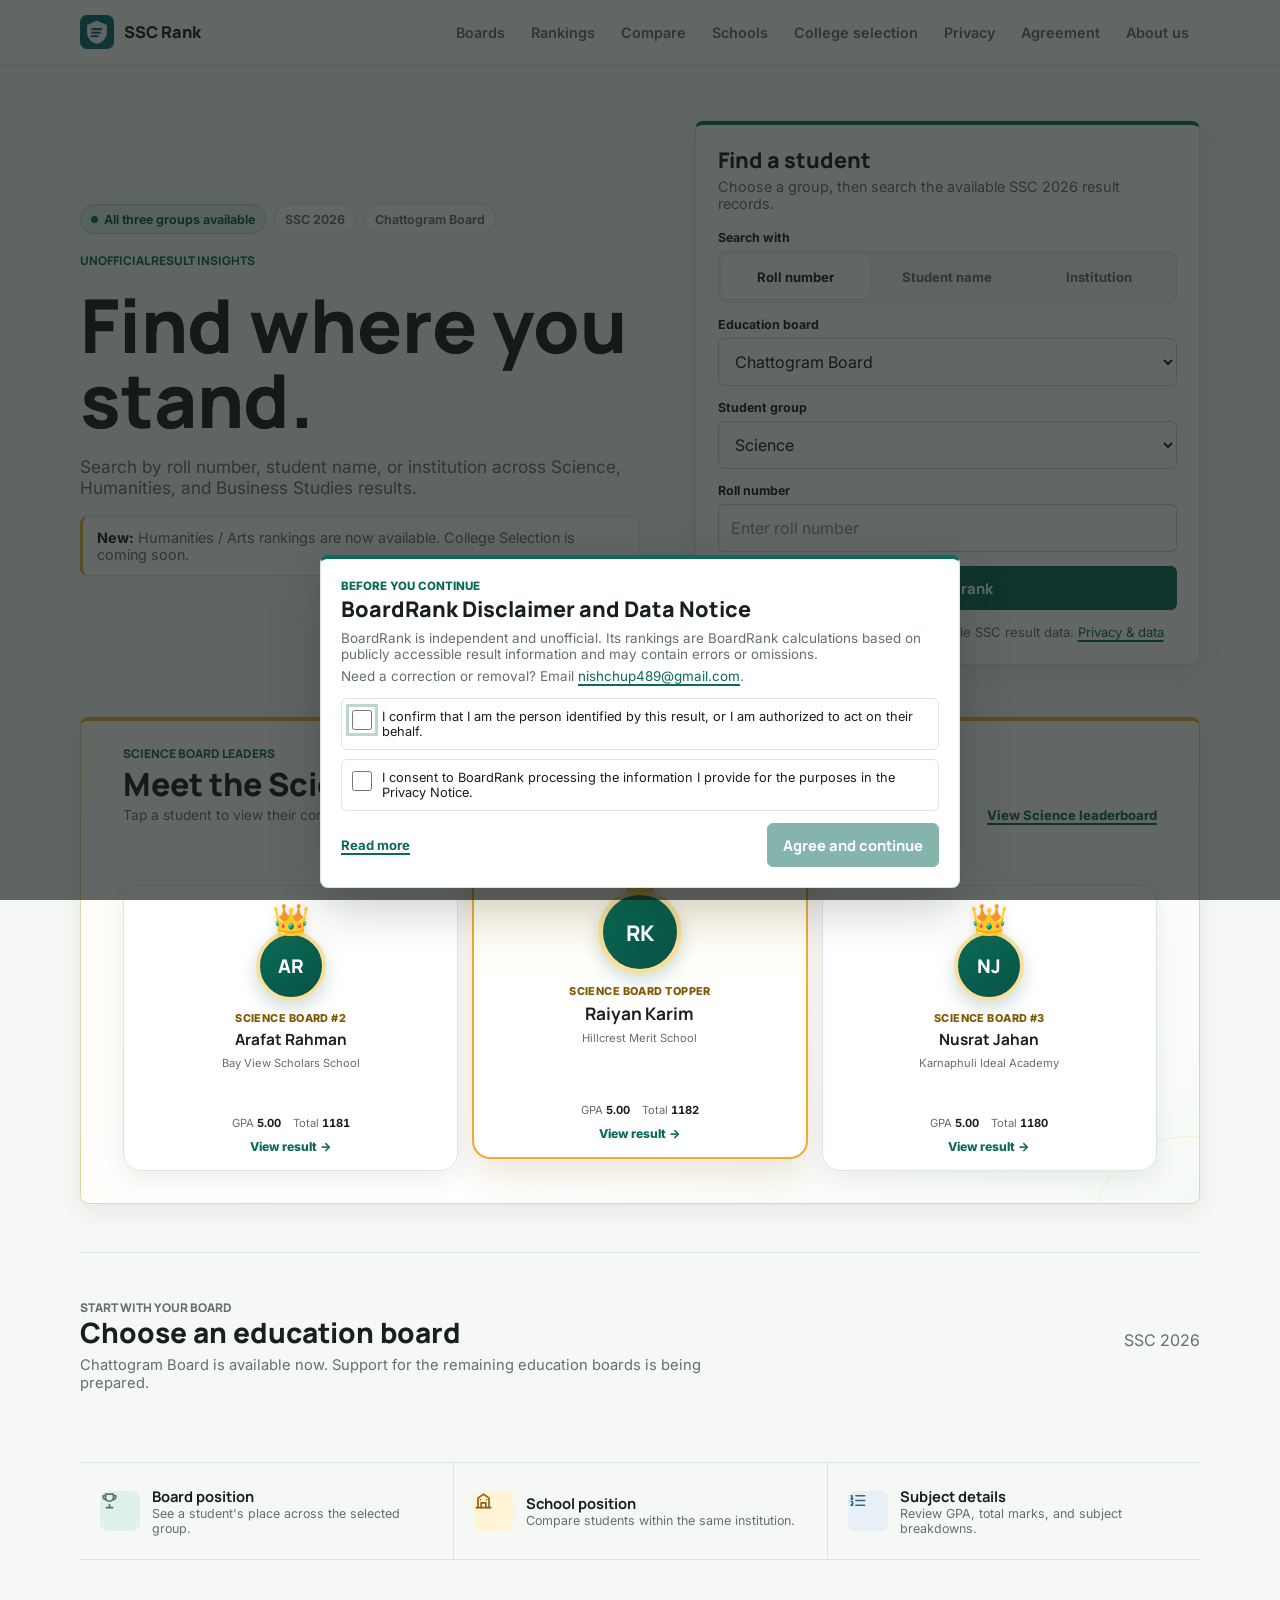
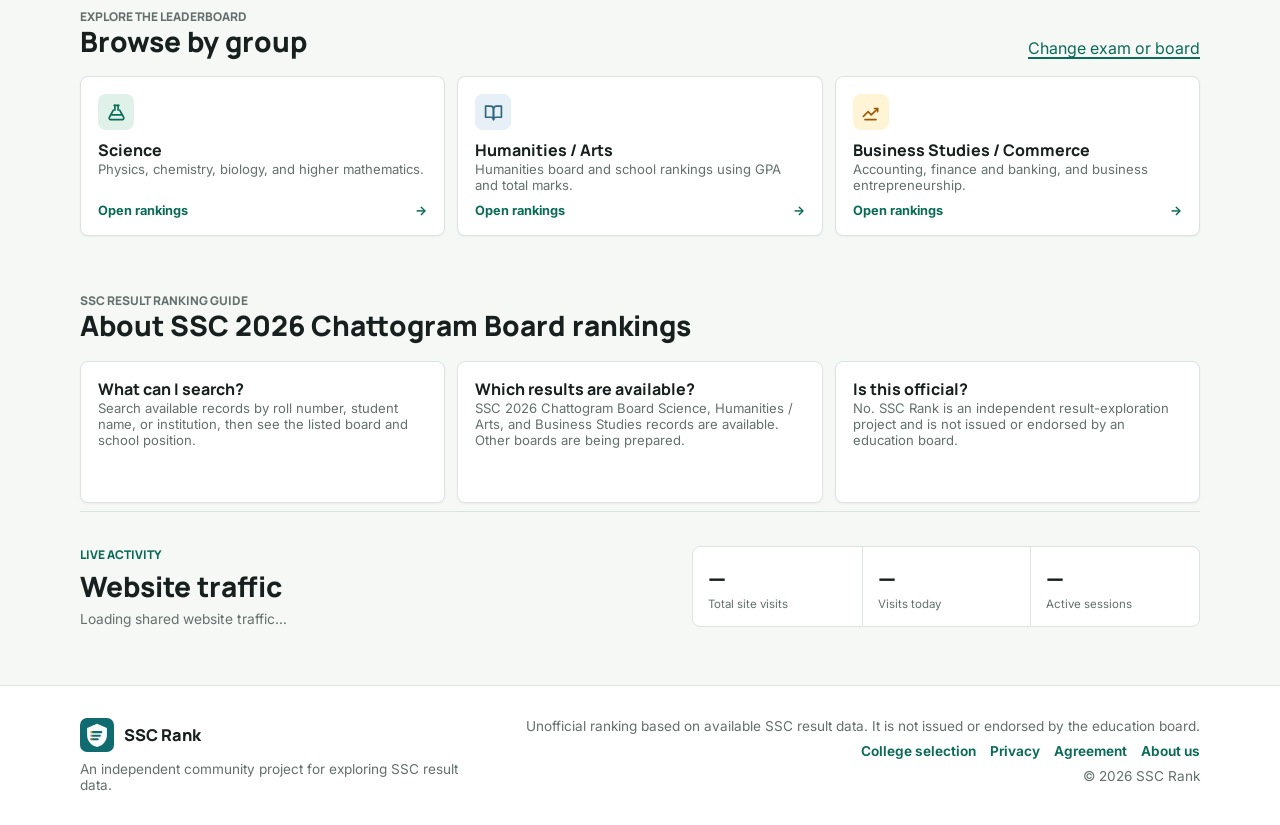
==== commit ca381629: "sakdfjh" ====
--- a/index.html
+++ b/index.html
@@ -7,11 +7,11 @@
     <meta name="robots" content="index,follow,max-image-preview:large,max-snippet:-1,max-video-preview:-1">
     <title>SSC 2026 Chattogram Board Rankings &amp; Result Search | SSC Rank</title>
     <link rel="icon" href="/assets/logo.svg" type="image/svg+xml">
-    <link rel="stylesheet" href="/css/global.css?v=5">
-    <link rel="stylesheet" href="/css/home.css?v=7">
-    <script type="module" src="/js/app.js?v=14"></script>
-    <script type="module" src="/js/home.js?v=3"></script>
-    <script type="module" src="/js/seo.js?v=1"></script>
+    <link rel="stylesheet" href="/css/global.css?v=6">
+    <link rel="stylesheet" href="/css/home.css?v=8">
+    <script type="module" src="/js/app.js?v=16"></script>
+    <script type="module" src="/js/home.js?v=7"></script>
+    <script type="module" src="/js/seo.js?v=2"></script>
 
     <script async src="https://pagead2.googlesyndication.com/pagead/js/adsbygoogle.js?client=ca-pub-3290118997384281"
      crossorigin="anonymous"></script>
@@ -46,15 +46,15 @@
       <section class="home-hero" aria-labelledby="home-title">
         <div class="home-copy">
           <div class="context-chips" aria-label="Available ranking context">
-            <span class="context-chip is-live">Science &amp; Business Studies available</span>
+            <span class="context-chip is-live">All three groups available</span>
             <span class="context-chip">SSC 2026</span>
             <span class="context-chip">Chattogram Board</span>
           </div>
           <p class="eyebrow">Unofficial result insights</p>
           <h1 id="home-title">Find where you stand.</h1>
-          <p class="lead">Search by roll number, student name, or institution across the available Science and Business Studies results.</p>
+          <p class="lead">Search by roll number, student name, or institution across Science, Humanities, and Business Studies results.</p>
           <p class="notice warning release-notice">
-            <strong>Coming soon:</strong> Humanities / Arts rankings and College Selection.
+            <strong>New:</strong> Humanities / Arts rankings are now available. College Selection is coming soon.
           </p>
         </div>
 
@@ -90,15 +90,16 @@
               <label class="form-label" for="home-group">Student group</label>
               <select id="home-group" data-home-group>
                 <option value="science">Science</option>
-                <option value="humanities" disabled>Humanities / Arts - Within 24 hours</option>
+                <option value="humanities">Humanities / Arts</option>
                 <option value="commerce">Business Studies / Commerce</option>
               </select>
             </div>
 
-            <div>
+            <div class="finder-query-field">
               <label class="form-label" data-home-query-label for="home-query">Roll number</label>
-              <input id="home-query" data-home-query type="search" inputmode="numeric" autocomplete="off" placeholder="Enter roll number" required>
-              <datalist id="home-institution-options" data-home-institution-options></datalist>
+              <input id="home-query" data-home-query type="search" inputmode="numeric" autocomplete="off" placeholder="Enter roll number" aria-controls="home-search-suggestions" aria-expanded="false" required>
+              <p class="search-match-feedback" data-home-feedback role="status" aria-live="polite" hidden></p>
+              <div id="home-search-suggestions" class="search-suggestions" data-home-suggestions aria-label="Search suggestions" hidden></div>
             </div>
 
             <button class="button finder-submit" type="submit">
@@ -115,6 +116,20 @@
         </section>
       </section>
 
+      <section class="science-champions" aria-labelledby="science-champions-title">
+        <div class="champions-heading">
+          <div>
+            <p class="eyebrow">Science board leaders</p>
+            <h2 id="science-champions-title">Meet the Science top three</h2>
+            <p>Tap a student to view their complete result and school ranking.</p>
+          </div>
+          <a href="/rankings/?exam=ssc&amp;year=2026&amp;board=chattogram&amp;group=science">View Science leaderboard</a>
+        </div>
+        <div class="champions-podium" data-science-top-three aria-live="polite">
+          <p class="champions-status">Loading the Science board leaders…</p>
+        </div>
+      </section>
+
       <section class="board-section" id="boards" aria-labelledby="boards-title">
         <div class="browse-heading">
           <div>
@@ -158,11 +173,11 @@
             <div><h3>Science</h3><p>Physics, chemistry, biology, and higher mathematics.</p></div>
             <span class="card-link-label">Open rankings <span aria-hidden="true">-&gt;</span></span>
           </a>
-          <article class="quick-group-card is-coming-soon" aria-disabled="true">
+          <a class="quick-group-card" href="/rankings/?exam=ssc&amp;year=2026&amp;board=chattogram&amp;group=humanities">
             <span class="group-icon"><i data-lucide="book-open" aria-hidden="true"></i></span>
-            <div><h3>Humanities / Arts</h3><p>Rankings are being prepared now.</p></div>
-            <span class="card-link-label">Coming within 24 hours</span>
-          </article>
+            <div><h3>Humanities / Arts</h3><p>Humanities board and school rankings using GPA and total marks.</p></div>
+            <span class="card-link-label">Open rankings <span aria-hidden="true">-&gt;</span></span>
+          </a>
           <a class="quick-group-card" href="/rankings/?exam=ssc&amp;year=2026&amp;board=chattogram&amp;group=commerce">
             <span class="group-icon"><i data-lucide="chart-no-axes-combined" aria-hidden="true"></i></span>
             <div><h3>Business Studies / Commerce</h3><p>Accounting, finance and banking, and business entrepreneurship.</p></div>
@@ -183,7 +198,7 @@
             <div><h3>What can I search?</h3><p>Search available records by roll number, student name, or institution, then see the listed board and school position.</p></div>
           </article>
           <article class="quick-group-card">
-            <div><h3>Which results are available?</h3><p>SSC 2026 Chattogram Board Science and Business Studies records are available. Other groups and boards are being prepared.</p></div>
+            <div><h3>Which results are available?</h3><p>SSC 2026 Chattogram Board Science, Humanities / Arts, and Business Studies records are available. Other boards are being prepared.</p></div>
           </article>
           <article class="quick-group-card">
             <div><h3>Is this official?</h3><p>No. SSC Rank is an independent result-exploration project and is not issued or endorsed by an education board.</p></div>
@@ -198,6 +213,7 @@
           <p data-traffic-status aria-live="polite">Loading shared website traffic…</p>
         </div>
         <dl class="visit-stats">
+          <!-- EASY UPDATE: adjust TRAFFIC_COUNTER_ADJUSTMENTS.total in /functions/api/traffic.js -->
           <div><dt data-total-visits>—</dt><dd>Total site visits</dd></div>
           <div><dt data-daily-visits>—</dt><dd>Visits today</dd></div>
           <div><dt data-online-visits>—</dt><dd>Active sessions</dd></div>
--- a/css/global.css
+++ b/css/global.css
@@ -347,6 +347,59 @@
   color: var(--text);
 }
 
+.search-match-feedback {
+  margin: 7px 0 0;
+  color: var(--primary-strong);
+  font-size: 0.78rem;
+  font-weight: 650;
+}
+
+.search-suggestions {
+  max-height: 300px;
+  display: grid;
+  gap: 3px;
+  overflow-y: auto;
+  margin-top: 7px;
+  border: 1px solid var(--line-strong);
+  border-radius: var(--radius);
+  background: var(--surface);
+  box-shadow: var(--shadow);
+  padding: 5px;
+}
+
+.search-suggestion-item {
+  min-width: 0;
+  display: grid;
+  gap: 2px;
+  border-radius: var(--radius-sm);
+  padding: 9px 10px;
+  color: var(--text);
+  text-decoration: none;
+}
+
+.search-suggestion-item:hover,
+.search-suggestion-item:focus-visible {
+  background: var(--primary-soft);
+  color: var(--primary-strong);
+}
+
+.search-suggestion-primary,
+.search-suggestion-meta {
+  overflow: hidden;
+  text-overflow: ellipsis;
+  white-space: nowrap;
+}
+
+.search-suggestion-primary {
+  font-family: var(--font-display);
+  font-size: 0.84rem;
+}
+
+.search-suggestion-meta {
+  color: var(--muted);
+  font-size: 0.72rem;
+}
+
 .button,
 button.button {
   min-height: 44px;
@@ -718,7 +771,7 @@
     z-index: 40;
     min-height: calc(64px + env(safe-area-inset-bottom));
     display: grid;
-    grid-template-columns: repeat(5, minmax(0, 1fr));
+    grid-template-columns: minmax(0, 1fr) minmax(0, 1fr) minmax(72px, 1.2fr) minmax(0, 1fr) minmax(0, 1fr);
     border-top: 1px solid var(--line);
     background: rgba(255, 255, 255, 0.98);
     padding: 5px 8px env(safe-area-inset-bottom);
@@ -759,6 +812,33 @@
     height: 21px;
   }
 
+  .mobile-nav > a.mobile-find-action {
+    position: relative;
+    z-index: 1;
+    overflow: visible;
+    color: var(--primary-strong);
+    font-weight: 800;
+  }
+
+  .mobile-find-icon {
+    width: 50px;
+    height: 50px;
+    display: grid;
+    place-items: center;
+    margin-top: -25px;
+    border: 5px solid var(--bg);
+    border-radius: 50%;
+    background: var(--primary);
+    box-shadow: 0 7px 18px rgba(7, 83, 68, 0.28);
+    color: #fff;
+  }
+
+  .mobile-nav .mobile-find-icon .lucide {
+    width: 22px;
+    height: 22px;
+    stroke-width: 2.5;
+  }
+
   .mobile-more {
     position: relative;
   }
--- a/css/home.css
+++ b/css/home.css
@@ -129,6 +129,265 @@
   color: var(--danger);
   font-size: 0.8rem;
   font-weight: 600;
+}
+
+.science-champions {
+  position: relative;
+  overflow: hidden;
+  margin: 4px 0 48px;
+  border: 1px solid #e5d4a4;
+  border-top: 4px solid var(--gold);
+  border-radius: var(--radius);
+  background:
+    radial-gradient(circle at 50% 0%, rgba(233, 174, 50, 0.2), transparent 34%),
+    linear-gradient(145deg, #fffdf7, #fff 58%, #f6faf7);
+  box-shadow: var(--shadow);
+  padding: 24px clamp(18px, 4vw, 42px) 32px;
+}
+
+.science-champions::before,
+.science-champions::after {
+  position: absolute;
+  width: 190px;
+  height: 190px;
+  border: 1px solid rgba(233, 174, 50, 0.18);
+  border-radius: 50%;
+  content: "";
+  pointer-events: none;
+}
+
+.science-champions::before {
+  top: -115px;
+  left: -70px;
+}
+
+.science-champions::after {
+  right: -85px;
+  bottom: -125px;
+}
+
+.champions-heading {
+  position: relative;
+  z-index: 1;
+  display: flex;
+  align-items: flex-end;
+  justify-content: space-between;
+  gap: 22px;
+  margin-bottom: 20px;
+}
+
+.champions-heading h2,
+.champions-heading p {
+  margin: 0;
+}
+
+.champions-heading h2 {
+  margin-top: 3px;
+  font-size: clamp(1.4rem, 3vw, 2rem);
+}
+
+.champions-heading p:not(.eyebrow) {
+  margin-top: 4px;
+  color: var(--muted);
+  font-size: 0.86rem;
+}
+
+.champions-heading > a {
+  flex: 0 0 auto;
+  font-size: 0.82rem;
+  font-weight: 750;
+}
+
+.champions-podium {
+  position: relative;
+  z-index: 1;
+  display: grid;
+  grid-template-columns: repeat(3, minmax(0, 1fr));
+  gap: 14px;
+  align-items: start;
+}
+
+.champions-status {
+  grid-column: 1 / -1;
+  margin: 24px 0;
+  color: var(--muted);
+  text-align: center;
+}
+
+.champions-status.is-error {
+  color: var(--danger);
+}
+
+.champion-card {
+  min-width: 0;
+  min-height: 286px;
+  display: flex;
+  align-items: center;
+  flex-direction: column;
+  border: 1px solid var(--line);
+  border-radius: 18px;
+  background: rgba(255, 255, 255, 0.94);
+  box-shadow: 0 8px 24px rgba(23, 32, 30, 0.08);
+  padding: 16px;
+  color: var(--text);
+  text-align: center;
+  text-decoration: none;
+  opacity: 0;
+  translate: 0 20px;
+  animation: champion-arrive 620ms cubic-bezier(0.2, 0.75, 0.25, 1) forwards;
+  transition: border-color 180ms ease, box-shadow 180ms ease, transform 180ms ease;
+}
+
+.champion-card:hover,
+.champion-card:focus-visible {
+  border-color: rgba(233, 174, 50, 0.72);
+  box-shadow: 0 16px 34px rgba(83, 63, 16, 0.15);
+  color: var(--text);
+  transform: translateY(-6px);
+}
+
+.champion-rank-1 {
+  grid-column: 2;
+  grid-row: 1;
+  min-height: 316px;
+  border: 2px solid var(--gold);
+  background: linear-gradient(180deg, #fff7dc, #fff 44%);
+  box-shadow: 0 14px 34px rgba(141, 101, 14, 0.17);
+  animation-delay: 80ms;
+}
+
+.champion-rank-2 {
+  grid-column: 1;
+  grid-row: 1;
+  margin-top: 42px;
+  animation-delay: 210ms;
+}
+
+.champion-rank-3 {
+  grid-column: 3;
+  grid-row: 1;
+  margin-top: 42px;
+  animation-delay: 340ms;
+}
+
+.champion-crown {
+  height: 34px;
+  display: grid;
+  place-items: center;
+  margin-bottom: -5px;
+  filter: drop-shadow(0 4px 5px rgba(124, 85, 0, 0.2));
+  font-size: 1.9rem;
+  line-height: 1;
+  animation: crown-float 2.7s ease-in-out infinite;
+}
+
+.champion-rank-2 .champion-crown {
+  animation-delay: 300ms;
+}
+
+.champion-rank-3 .champion-crown {
+  animation-delay: 600ms;
+}
+
+.champion-avatar {
+  width: 70px;
+  height: 70px;
+  display: grid;
+  place-items: center;
+  border: 4px solid #f8df9b;
+  border-radius: 50%;
+  background: linear-gradient(145deg, var(--primary), var(--primary-strong));
+  box-shadow: 0 7px 18px rgba(7, 83, 68, 0.2);
+  color: #fff;
+  font-family: var(--font-display);
+  font-size: 1.18rem;
+  font-weight: 800;
+}
+
+.champion-rank-1 .champion-avatar {
+  width: 84px;
+  height: 84px;
+  border-width: 5px;
+  font-size: 1.35rem;
+}
+
+.champion-position {
+  margin-top: 10px;
+  color: #805800;
+  font-size: 0.68rem;
+  font-weight: 800;
+  letter-spacing: 0.04em;
+  text-transform: uppercase;
+}
+
+.champion-name {
+  display: -webkit-box;
+  overflow: hidden;
+  margin-top: 5px;
+  font-family: var(--font-display);
+  font-size: 0.96rem;
+  line-height: 1.32;
+  -webkit-box-orient: vertical;
+  -webkit-line-clamp: 2;
+}
+
+.champion-rank-1 .champion-name {
+  font-size: 1.08rem;
+}
+
+.champion-school {
+  display: -webkit-box;
+  overflow: hidden;
+  margin-top: 5px;
+  color: var(--muted);
+  font-size: 0.7rem;
+  line-height: 1.4;
+  -webkit-box-orient: vertical;
+  -webkit-line-clamp: 2;
+}
+
+.champion-stats {
+  display: flex;
+  justify-content: center;
+  gap: 12px;
+  margin-top: auto;
+  padding-top: 12px;
+  color: var(--muted);
+  font-size: 0.7rem;
+}
+
+.champion-stats span,
+.champion-stats strong {
+  display: inline;
+}
+
+.champion-stats strong {
+  color: var(--text);
+  font-variant-numeric: tabular-nums;
+}
+
+.champion-action {
+  margin-top: 9px;
+  color: var(--primary);
+  font-size: 0.76rem;
+  font-weight: 800;
+}
+
+@keyframes champion-arrive {
+  to {
+    opacity: 1;
+    translate: 0 0;
+  }
+}
+
+@keyframes crown-float {
+  0%,
+  100% {
+    transform: translateY(0) rotate(-2deg);
+  }
+  50% {
+    transform: translateY(-5px) rotate(2deg);
+  }
 }
 
 .home-trust {
@@ -607,6 +866,62 @@
     padding: 17px;
   }
 
+  .science-champions {
+    margin-bottom: 30px;
+    padding: 18px 12px 20px;
+  }
+
+  .champions-heading {
+    align-items: flex-start;
+    flex-direction: column;
+    gap: 8px;
+    margin-bottom: 16px;
+  }
+
+  .champions-podium {
+    grid-template-columns: repeat(2, minmax(0, 1fr));
+    gap: 9px;
+  }
+
+  .champion-card {
+    min-height: 278px;
+    padding: 13px 10px;
+  }
+
+  .champion-rank-1 {
+    width: min(100%, 340px);
+    min-height: 300px;
+    grid-column: 1 / -1;
+    grid-row: 1;
+    justify-self: center;
+  }
+
+  .champion-rank-2 {
+    grid-column: 1;
+    grid-row: 2;
+    margin-top: 0;
+  }
+
+  .champion-rank-3 {
+    grid-column: 2;
+    grid-row: 2;
+    margin-top: 0;
+  }
+
+  .champion-avatar {
+    width: 62px;
+    height: 62px;
+  }
+
+  .champion-name {
+    font-size: 0.84rem;
+  }
+
+  .champion-stats {
+    gap: 7px;
+    font-size: 0.64rem;
+  }
+
   .home-trust {
     grid-template-columns: 1fr;
   }
@@ -726,3 +1041,12 @@
     justify-content: flex-start;
   }
 }
+
+@media (prefers-reduced-motion: reduce) {
+  .champion-card,
+  .champion-crown {
+    animation: none;
+    opacity: 1;
+    translate: 0 0;
+  }
+}
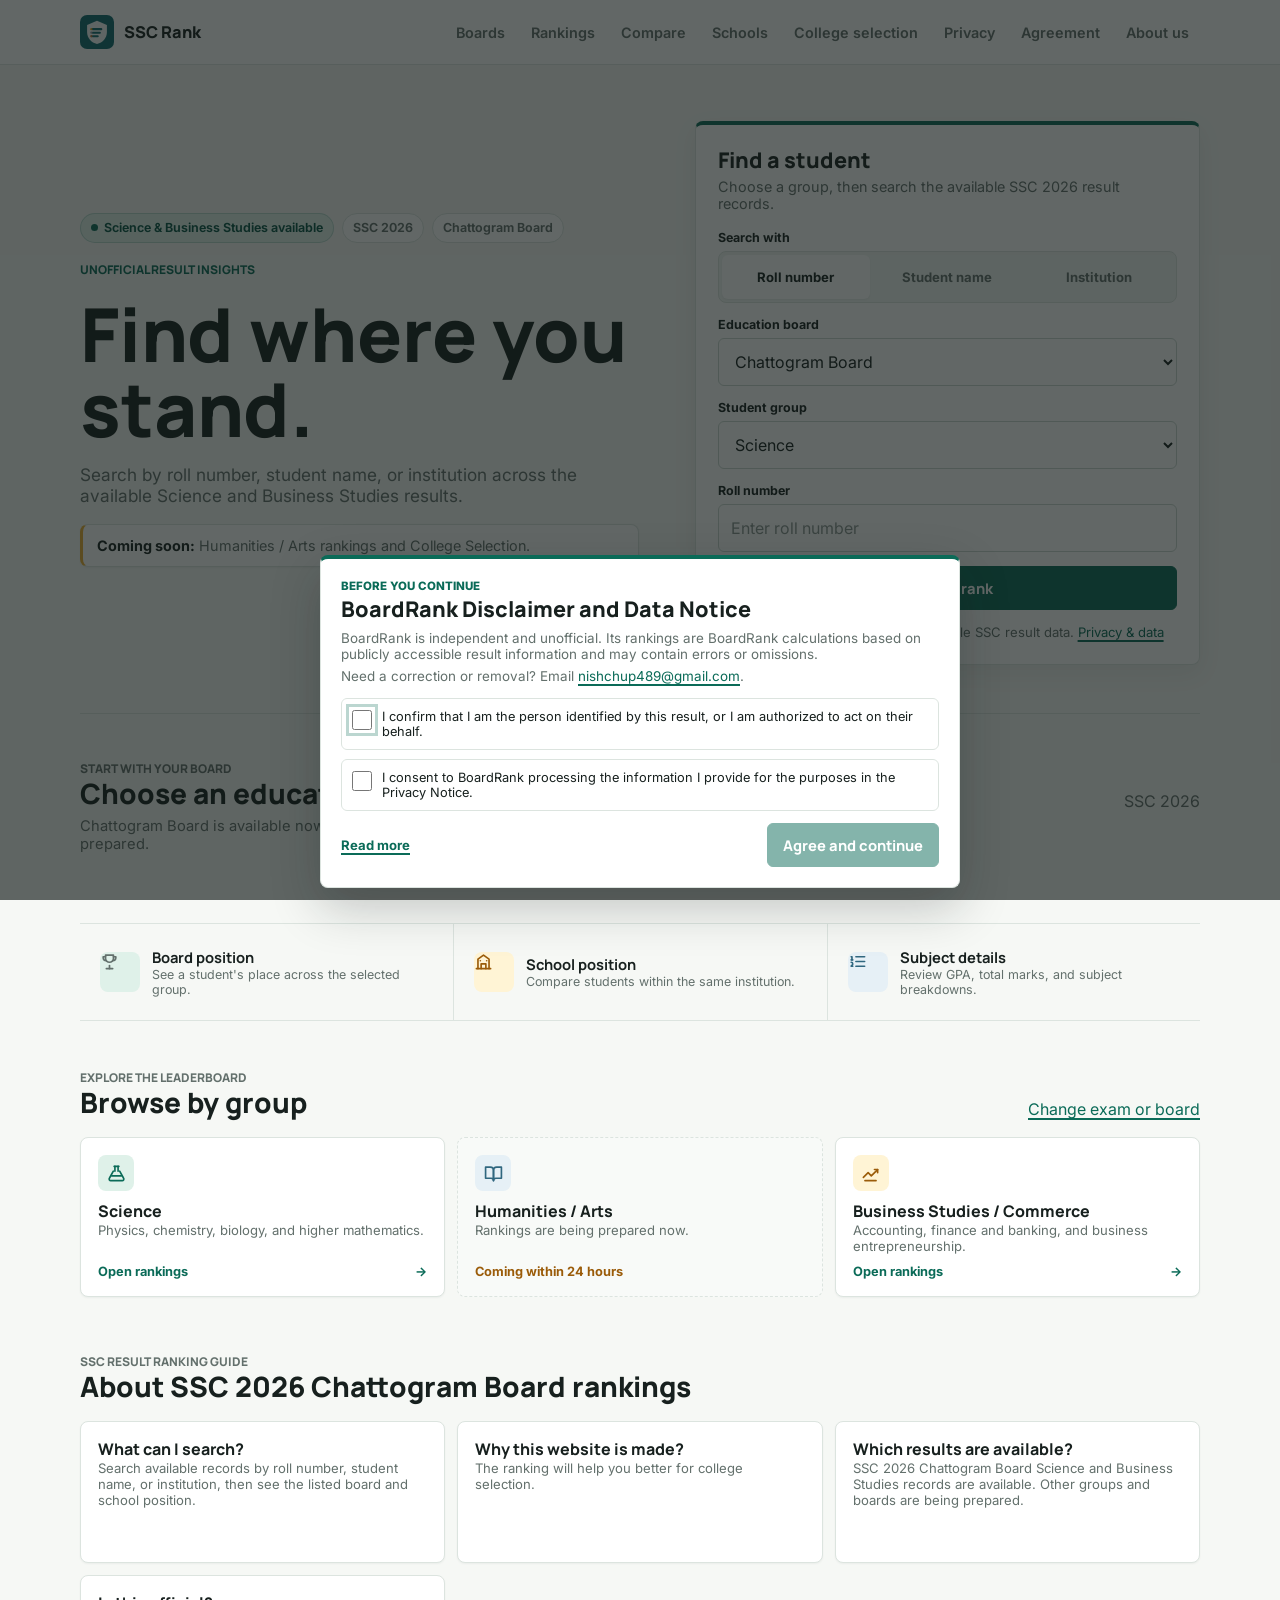
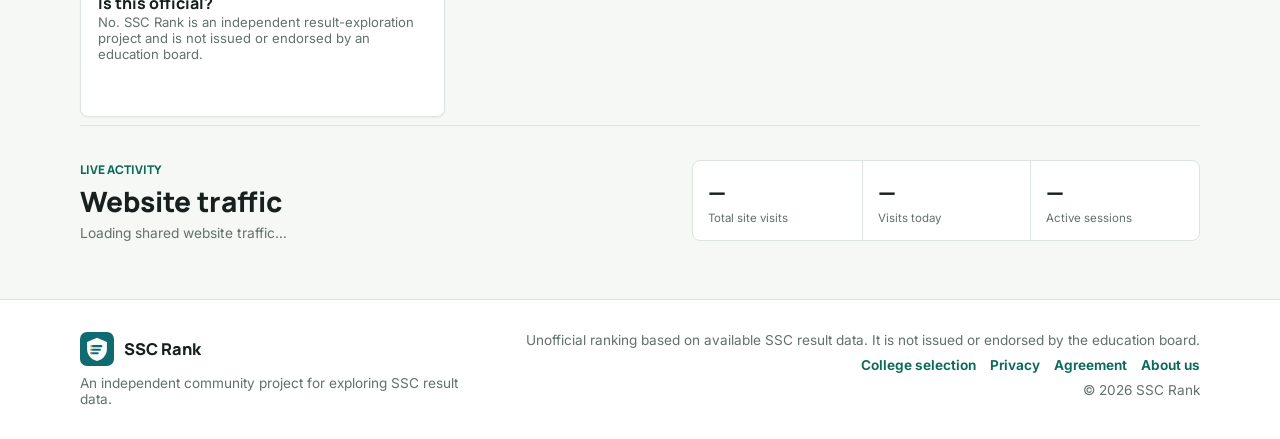
==== commit 34315bc4: "asdkjvabvraeiru" ====
--- a/index.html
+++ b/index.html
@@ -8,10 +8,10 @@
     <title>SSC 2026 Chattogram Board Rankings &amp; Result Search | SSC Rank</title>
     <link rel="icon" href="/assets/logo.svg" type="image/svg+xml">
     <link rel="stylesheet" href="/css/global.css?v=6">
-    <link rel="stylesheet" href="/css/home.css?v=8">
-    <script type="module" src="/js/app.js?v=16"></script>
-    <script type="module" src="/js/home.js?v=7"></script>
-    <script type="module" src="/js/seo.js?v=2"></script>
+    <link rel="stylesheet" href="/css/home.css?v=7">
+    <script type="module" src="/js/app.js?v=15"></script>
+    <script type="module" src="/js/home.js?v=6"></script>
+    <script type="module" src="/js/seo.js?v=1"></script>
 
     <script async src="https://pagead2.googlesyndication.com/pagead/js/adsbygoogle.js?client=ca-pub-3290118997384281"
      crossorigin="anonymous"></script>
@@ -46,15 +46,15 @@
       <section class="home-hero" aria-labelledby="home-title">
         <div class="home-copy">
           <div class="context-chips" aria-label="Available ranking context">
-            <span class="context-chip is-live">All three groups available</span>
+            <span class="context-chip is-live">Science &amp; Business Studies available</span>
             <span class="context-chip">SSC 2026</span>
             <span class="context-chip">Chattogram Board</span>
           </div>
           <p class="eyebrow">Unofficial result insights</p>
           <h1 id="home-title">Find where you stand.</h1>
-          <p class="lead">Search by roll number, student name, or institution across Science, Humanities, and Business Studies results.</p>
+          <p class="lead">Search by roll number, student name, or institution across the available Science and Business Studies results.</p>
           <p class="notice warning release-notice">
-            <strong>New:</strong> Humanities / Arts rankings are now available. College Selection is coming soon.
+            <strong>Coming soon:</strong> Humanities / Arts rankings and College Selection.
           </p>
         </div>
 
@@ -90,7 +90,7 @@
               <label class="form-label" for="home-group">Student group</label>
               <select id="home-group" data-home-group>
                 <option value="science">Science</option>
-                <option value="humanities">Humanities / Arts</option>
+                <option value="humanities" disabled>Humanities / Arts - Within 24 hours</option>
                 <option value="commerce">Business Studies / Commerce</option>
               </select>
             </div>
@@ -116,20 +116,6 @@
         </section>
       </section>
 
-      <section class="science-champions" aria-labelledby="science-champions-title">
-        <div class="champions-heading">
-          <div>
-            <p class="eyebrow">Science board leaders</p>
-            <h2 id="science-champions-title">Meet the Science top three</h2>
-            <p>Tap a student to view their complete result and school ranking.</p>
-          </div>
-          <a href="/rankings/?exam=ssc&amp;year=2026&amp;board=chattogram&amp;group=science">View Science leaderboard</a>
-        </div>
-        <div class="champions-podium" data-science-top-three aria-live="polite">
-          <p class="champions-status">Loading the Science board leaders…</p>
-        </div>
-      </section>
-
       <section class="board-section" id="boards" aria-labelledby="boards-title">
         <div class="browse-heading">
           <div>
@@ -173,11 +159,11 @@
             <div><h3>Science</h3><p>Physics, chemistry, biology, and higher mathematics.</p></div>
             <span class="card-link-label">Open rankings <span aria-hidden="true">-&gt;</span></span>
           </a>
-          <a class="quick-group-card" href="/rankings/?exam=ssc&amp;year=2026&amp;board=chattogram&amp;group=humanities">
+          <article class="quick-group-card is-coming-soon" aria-disabled="true">
             <span class="group-icon"><i data-lucide="book-open" aria-hidden="true"></i></span>
-            <div><h3>Humanities / Arts</h3><p>Humanities board and school rankings using GPA and total marks.</p></div>
-            <span class="card-link-label">Open rankings <span aria-hidden="true">-&gt;</span></span>
-          </a>
+            <div><h3>Humanities / Arts</h3><p>Rankings are being prepared now.</p></div>
+            <span class="card-link-label">Coming within 24 hours</span>
+          </article>
           <a class="quick-group-card" href="/rankings/?exam=ssc&amp;year=2026&amp;board=chattogram&amp;group=commerce">
             <span class="group-icon"><i data-lucide="chart-no-axes-combined" aria-hidden="true"></i></span>
             <div><h3>Business Studies / Commerce</h3><p>Accounting, finance and banking, and business entrepreneurship.</p></div>
@@ -198,7 +184,10 @@
             <div><h3>What can I search?</h3><p>Search available records by roll number, student name, or institution, then see the listed board and school position.</p></div>
           </article>
           <article class="quick-group-card">
-            <div><h3>Which results are available?</h3><p>SSC 2026 Chattogram Board Science, Humanities / Arts, and Business Studies records are available. Other boards are being prepared.</p></div>
+            <div><h3>Why this website is made?</h3><p>The ranking will help you better for college selection.</p></div>
+          </article>
+          <article class="quick-group-card">
+            <div><h3>Which results are available?</h3><p>SSC 2026 Chattogram Board Science and Business Studies records are available. Other groups and boards are being prepared.</p></div>
           </article>
           <article class="quick-group-card">
             <div><h3>Is this official?</h3><p>No. SSC Rank is an independent result-exploration project and is not issued or endorsed by an education board.</p></div>
@@ -213,7 +202,6 @@
           <p data-traffic-status aria-live="polite">Loading shared website traffic…</p>
         </div>
         <dl class="visit-stats">
-          <!-- EASY UPDATE: adjust TRAFFIC_COUNTER_ADJUSTMENTS.total in /functions/api/traffic.js -->
           <div><dt data-total-visits>—</dt><dd>Total site visits</dd></div>
           <div><dt data-daily-visits>—</dt><dd>Visits today</dd></div>
           <div><dt data-online-visits>—</dt><dd>Active sessions</dd></div>
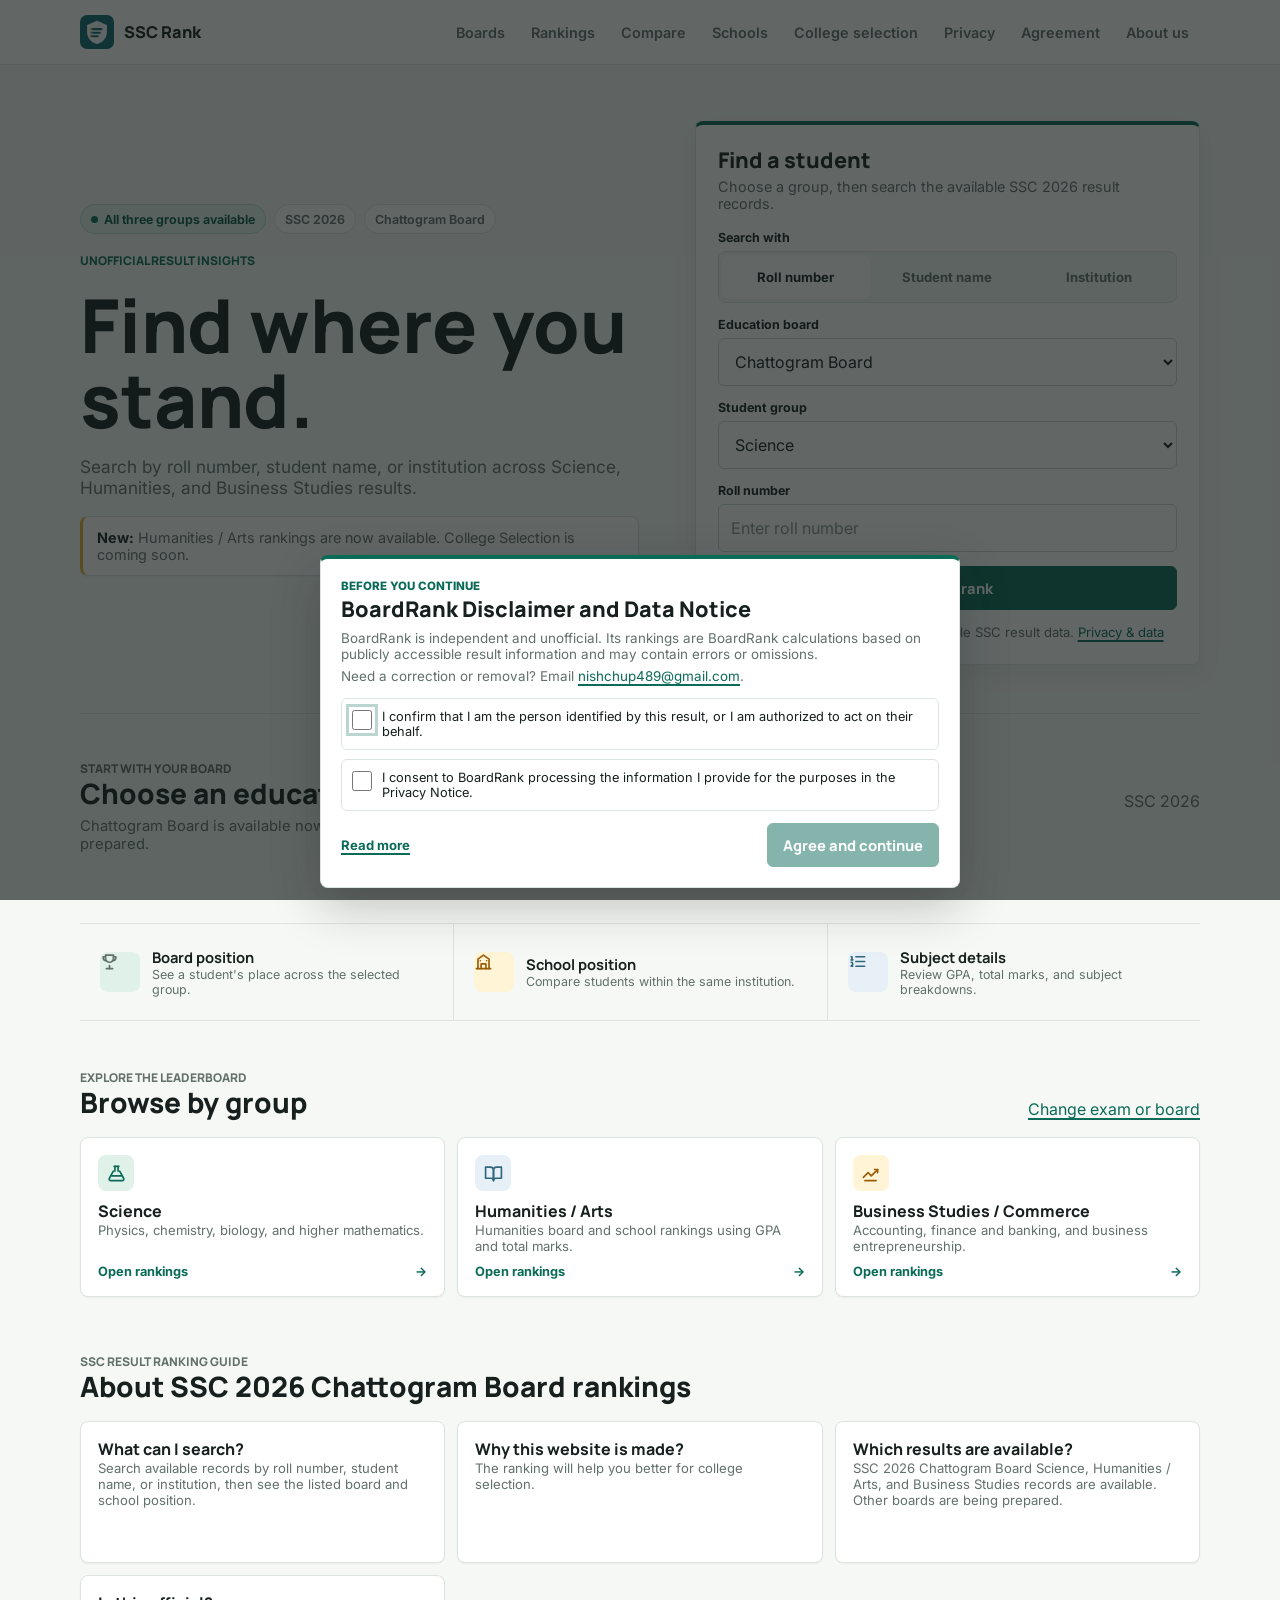
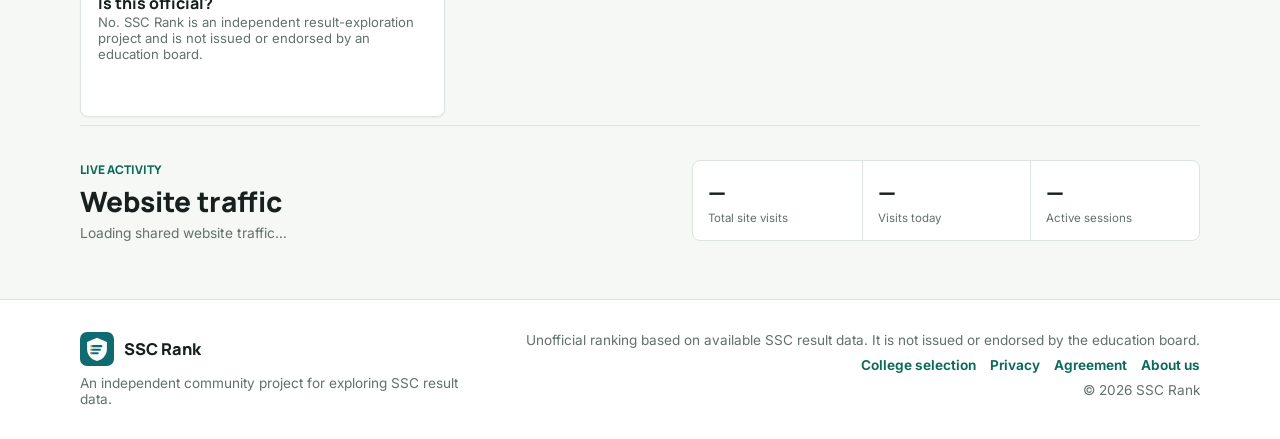
==== commit 62c3a7a5: "asdfcnasdkj" ====
--- a/index.html
+++ b/index.html
@@ -9,9 +9,9 @@
     <link rel="icon" href="/assets/logo.svg" type="image/svg+xml">
     <link rel="stylesheet" href="/css/global.css?v=6">
     <link rel="stylesheet" href="/css/home.css?v=7">
-    <script type="module" src="/js/app.js?v=15"></script>
-    <script type="module" src="/js/home.js?v=6"></script>
-    <script type="module" src="/js/seo.js?v=1"></script>
+    <script type="module" src="/js/app.js?v=17"></script>
+    <script type="module" src="/js/home.js?v=8"></script>
+    <script type="module" src="/js/seo.js?v=3"></script>
 
     <script async src="https://pagead2.googlesyndication.com/pagead/js/adsbygoogle.js?client=ca-pub-3290118997384281"
      crossorigin="anonymous"></script>
@@ -46,15 +46,15 @@
       <section class="home-hero" aria-labelledby="home-title">
         <div class="home-copy">
           <div class="context-chips" aria-label="Available ranking context">
-            <span class="context-chip is-live">Science &amp; Business Studies available</span>
+            <span class="context-chip is-live">All three groups available</span>
             <span class="context-chip">SSC 2026</span>
             <span class="context-chip">Chattogram Board</span>
           </div>
           <p class="eyebrow">Unofficial result insights</p>
           <h1 id="home-title">Find where you stand.</h1>
-          <p class="lead">Search by roll number, student name, or institution across the available Science and Business Studies results.</p>
+          <p class="lead">Search by roll number, student name, or institution across Science, Humanities, and Business Studies results.</p>
           <p class="notice warning release-notice">
-            <strong>Coming soon:</strong> Humanities / Arts rankings and College Selection.
+            <strong>New:</strong> Humanities / Arts rankings are now available. College Selection is coming soon.
           </p>
         </div>
 
@@ -90,7 +90,7 @@
               <label class="form-label" for="home-group">Student group</label>
               <select id="home-group" data-home-group>
                 <option value="science">Science</option>
-                <option value="humanities" disabled>Humanities / Arts - Within 24 hours</option>
+                <option value="humanities">Humanities / Arts</option>
                 <option value="commerce">Business Studies / Commerce</option>
               </select>
             </div>
@@ -159,11 +159,11 @@
             <div><h3>Science</h3><p>Physics, chemistry, biology, and higher mathematics.</p></div>
             <span class="card-link-label">Open rankings <span aria-hidden="true">-&gt;</span></span>
           </a>
-          <article class="quick-group-card is-coming-soon" aria-disabled="true">
+          <a class="quick-group-card" href="/rankings/?exam=ssc&amp;year=2026&amp;board=chattogram&amp;group=humanities">
             <span class="group-icon"><i data-lucide="book-open" aria-hidden="true"></i></span>
-            <div><h3>Humanities / Arts</h3><p>Rankings are being prepared now.</p></div>
-            <span class="card-link-label">Coming within 24 hours</span>
-          </article>
+            <div><h3>Humanities / Arts</h3><p>Humanities board and school rankings using GPA and total marks.</p></div>
+            <span class="card-link-label">Open rankings <span aria-hidden="true">-&gt;</span></span>
+          </a>
           <a class="quick-group-card" href="/rankings/?exam=ssc&amp;year=2026&amp;board=chattogram&amp;group=commerce">
             <span class="group-icon"><i data-lucide="chart-no-axes-combined" aria-hidden="true"></i></span>
             <div><h3>Business Studies / Commerce</h3><p>Accounting, finance and banking, and business entrepreneurship.</p></div>
@@ -187,7 +187,7 @@
             <div><h3>Why this website is made?</h3><p>The ranking will help you better for college selection.</p></div>
           </article>
           <article class="quick-group-card">
-            <div><h3>Which results are available?</h3><p>SSC 2026 Chattogram Board Science and Business Studies records are available. Other groups and boards are being prepared.</p></div>
+            <div><h3>Which results are available?</h3><p>SSC 2026 Chattogram Board Science, Humanities / Arts, and Business Studies records are available. Other boards are being prepared.</p></div>
           </article>
           <article class="quick-group-card">
             <div><h3>Is this official?</h3><p>No. SSC Rank is an independent result-exploration project and is not issued or endorsed by an education board.</p></div>
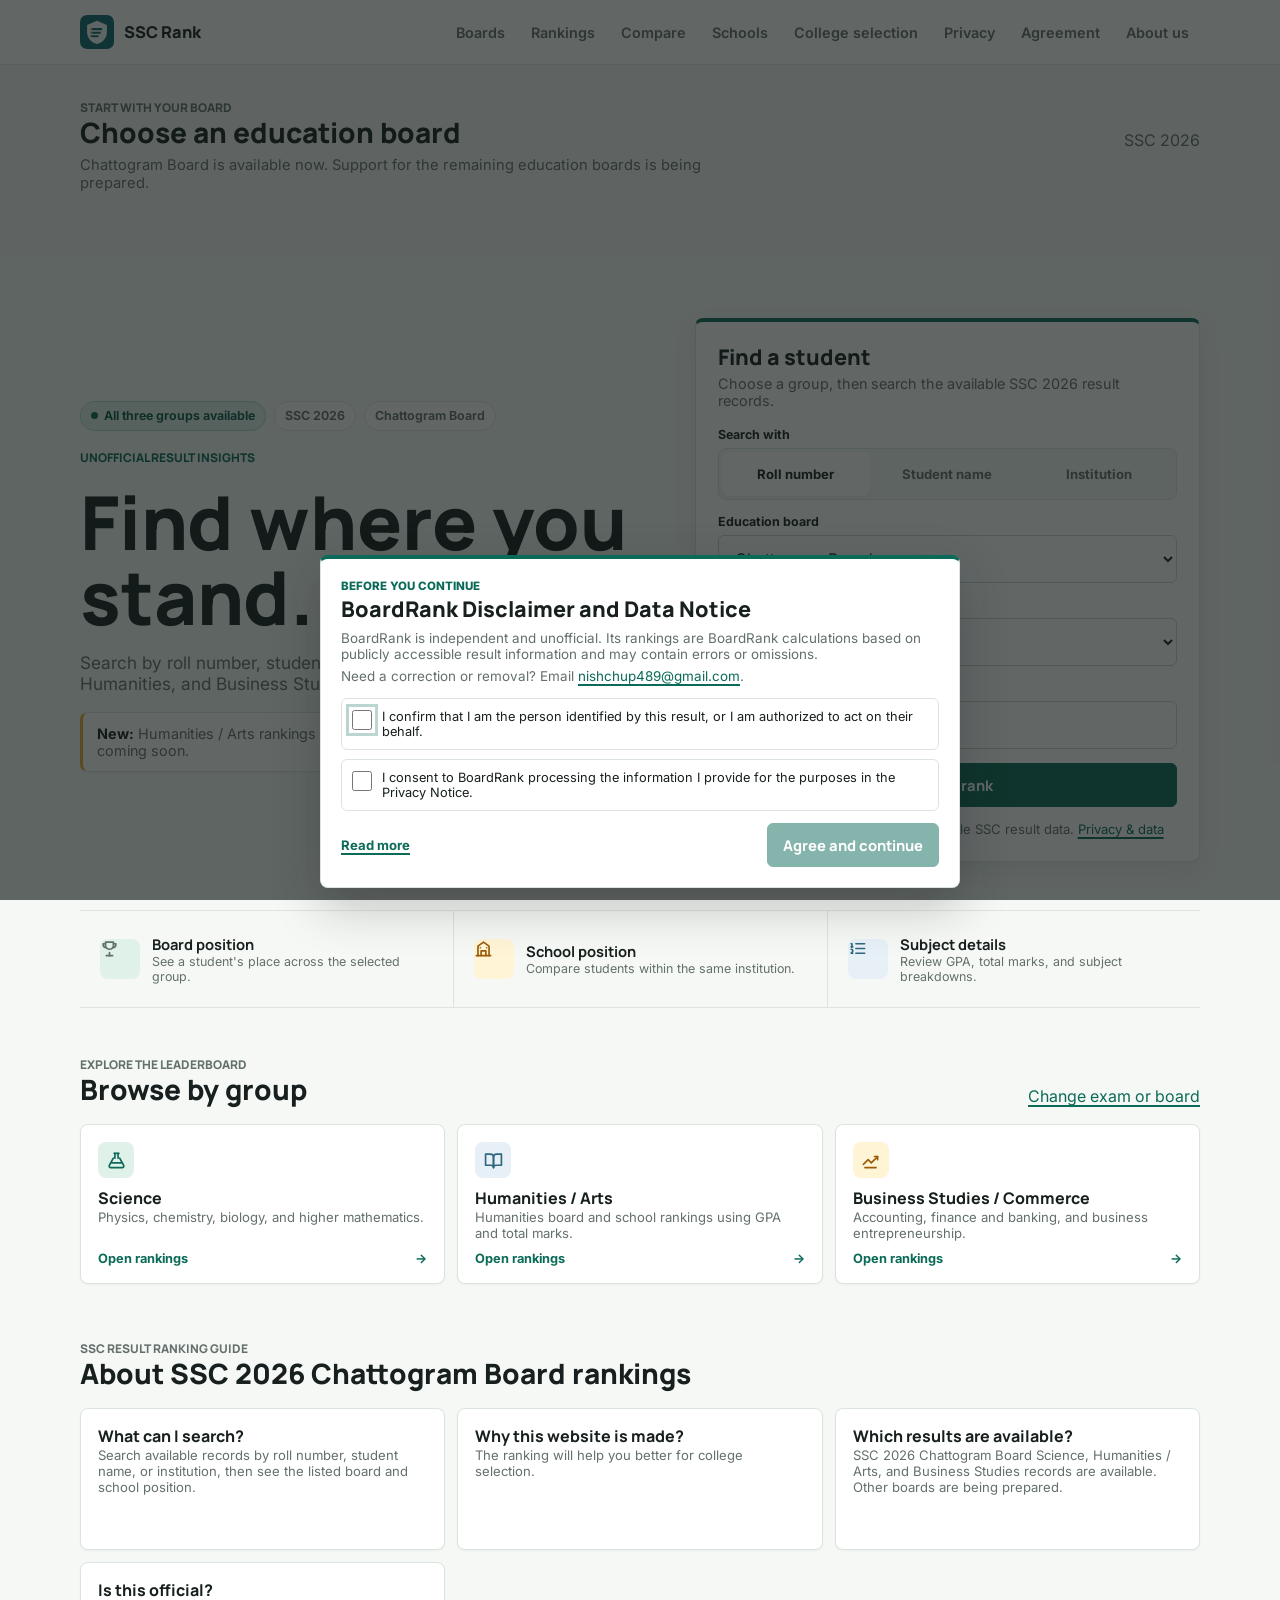
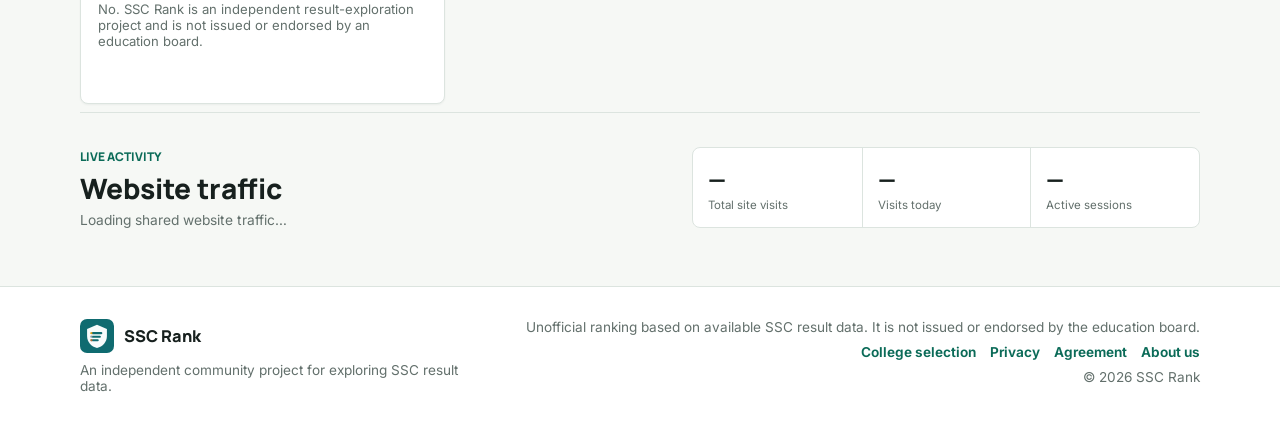
==== commit 2e0d1c54: "jyfjfjhfj" ====
--- a/index.html
+++ b/index.html
@@ -8,7 +8,7 @@
     <title>SSC 2026 Chattogram Board Rankings &amp; Result Search | SSC Rank</title>
     <link rel="icon" href="/assets/logo.svg" type="image/svg+xml">
     <link rel="stylesheet" href="/css/global.css?v=6">
-    <link rel="stylesheet" href="/css/home.css?v=7">
+    <link rel="stylesheet" href="/css/home.css?v=8">
     <script type="module" src="/js/app.js?v=17"></script>
     <script type="module" src="/js/home.js?v=8"></script>
     <script type="module" src="/js/seo.js?v=3"></script>
@@ -43,6 +43,19 @@
     </header>
 
     <main class="page-shell home-page">
+      <section class="board-section" id="boards" aria-labelledby="boards-title">
+        <div class="browse-heading">
+          <div>
+            <p class="eyebrow">Start with your board</p>
+            <h2 id="boards-title">Choose an education board</h2>
+          </div>
+          <p>SSC 2026</p>
+        </div>
+        <p class="section-lead">Chattogram Board is available now. Support for the remaining education boards is being prepared.</p>
+        <div class="status-box" data-page-status hidden></div>
+        <div class="selection-grid home-board-grid" data-board-grid></div>
+      </section>
+
       <section class="home-hero" aria-labelledby="home-title">
         <div class="home-copy">
           <div class="context-chips" aria-label="Available ranking context">
@@ -116,19 +129,6 @@
         </section>
       </section>
 
-      <section class="board-section" id="boards" aria-labelledby="boards-title">
-        <div class="browse-heading">
-          <div>
-            <p class="eyebrow">Start with your board</p>
-            <h2 id="boards-title">Choose an education board</h2>
-          </div>
-          <p>SSC 2026</p>
-        </div>
-        <p class="section-lead">Chattogram Board is available now. Support for the remaining education boards is being prepared.</p>
-        <div class="status-box" data-page-status hidden></div>
-        <div class="selection-grid home-board-grid" data-board-grid></div>
-      </section>
-
       <section class="home-trust" aria-label="Ranking features">
         <div class="trust-item">
           <span class="trust-icon"><i data-lucide="trophy" aria-hidden="true"></i></span>
--- a/css/home.css
+++ b/css/home.css
@@ -644,6 +644,11 @@
   padding: 46px 0 50px;
 }
 
+.home-page > .board-section:first-child {
+  border-top: 0;
+  padding-top: 34px;
+}
+
 .board-section .browse-heading {
   margin-bottom: 6px;
 }
